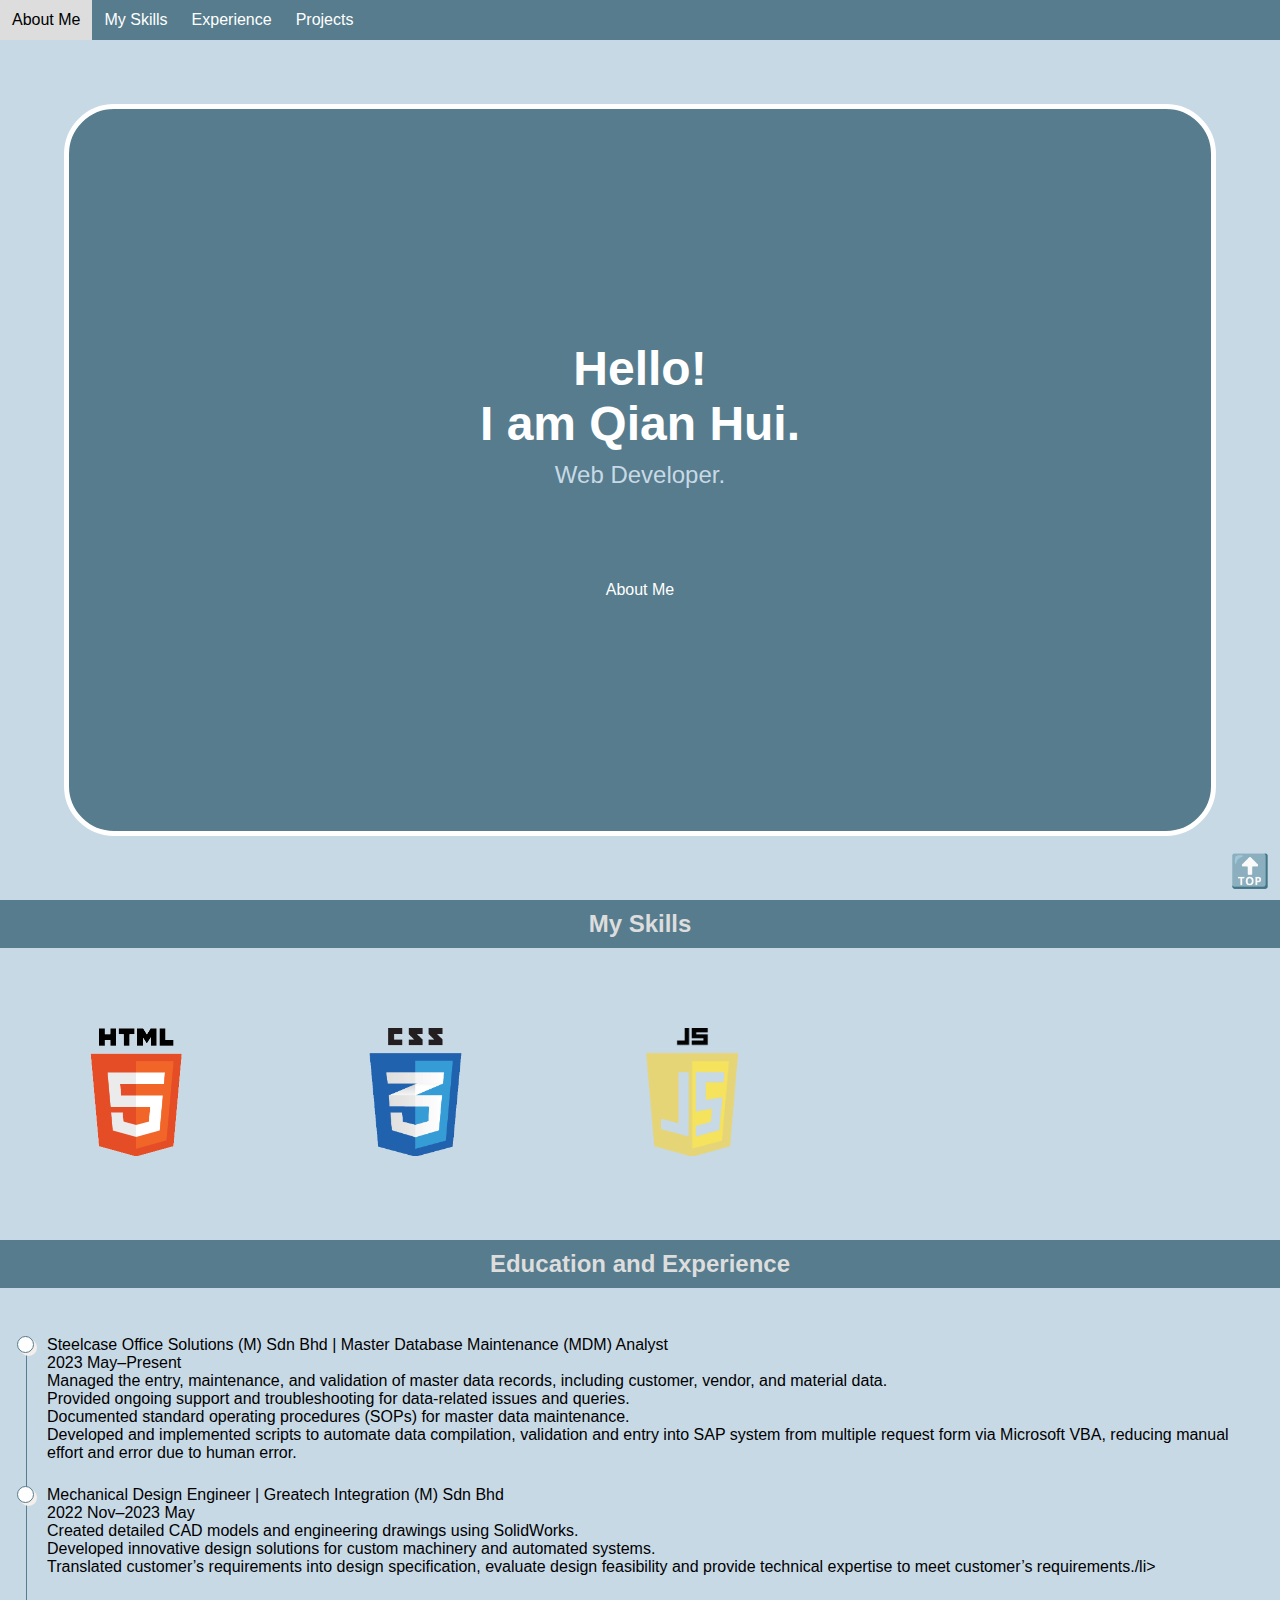
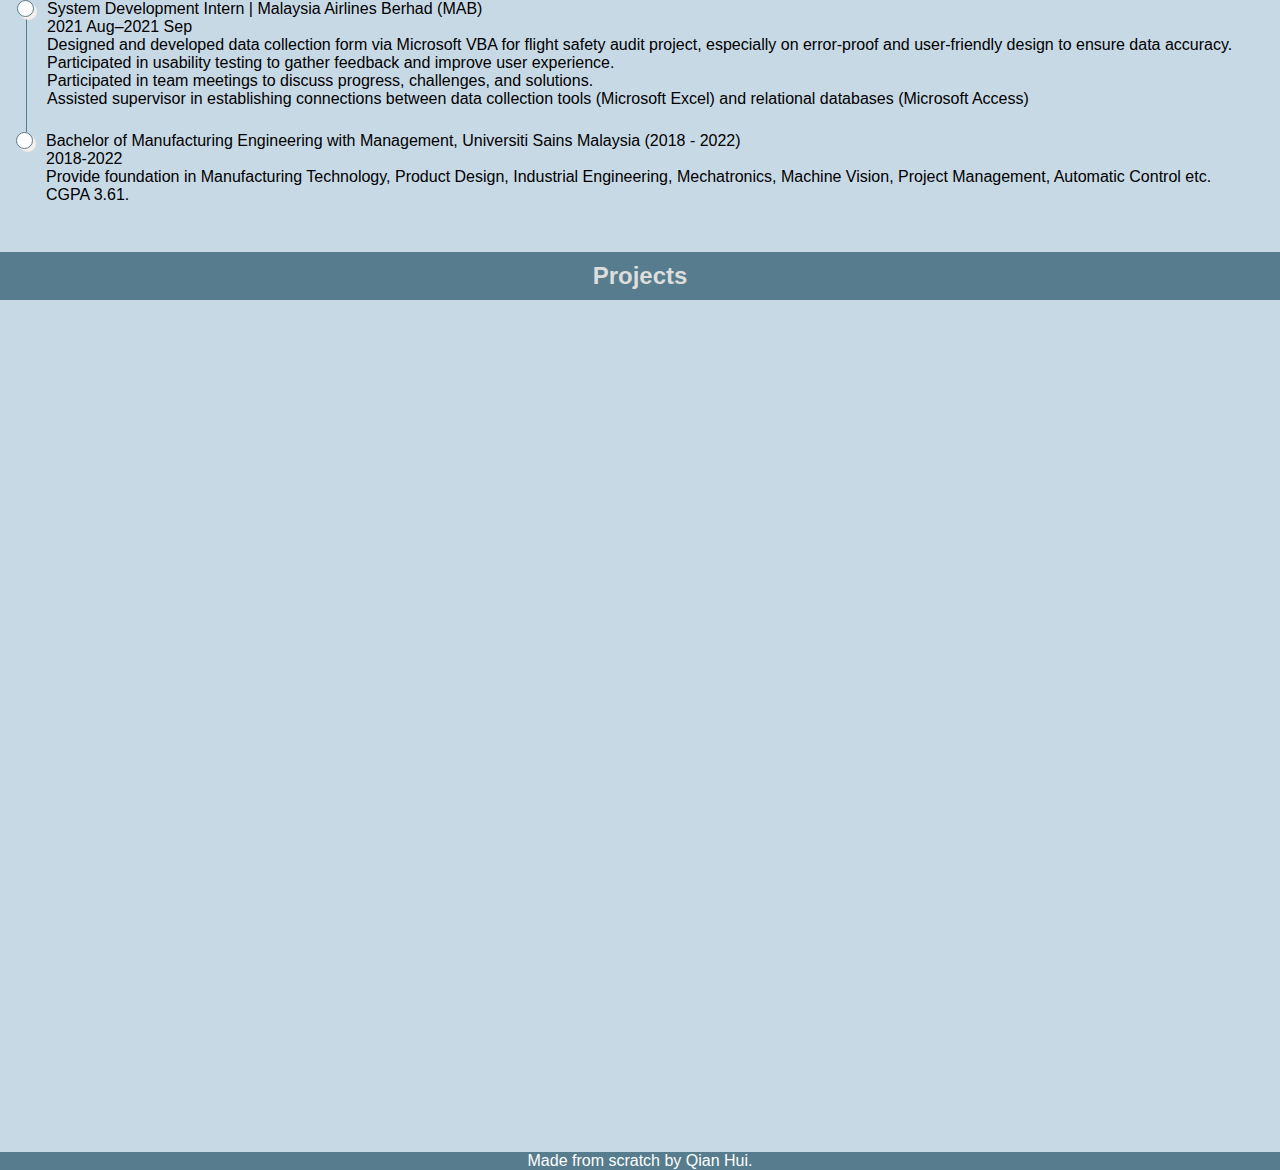
==== index.html @ 00f9b582 "Update Time line" ====
<!DOCTYPE html>
<html lang="en">

<head>
  <meta charset="UTF-8" name="viewport" content="width=device-width,initial-scale=1.0">
  <title>Zen Yee | Portfolio</title>
  <link rel="stylesheet" href="./style.css">
</head>

<body>
  <div class="section"> 

    <!--Navigation Bar
    Only icon hidden in large screen but shown in small screen. 
    Using Javascript to toggle class "responsive". 
    -->
    <div class="navTop" id=topnav>
      <a class="navButton active">About Me</a>
      <a class="navButton" href="#My-Skills">My Skills</a>
      <a class="navButton" href="#Experience">Experience</a>
      <a class="navButton" href="#Project">Projects</a>
      <a class="icon hidden"><img class="navIcon hidden" src="./Assets/menu.png"></a>
    </div>

    <!--About Me
    Flip card on click.
    BackCard with details ABOUT ME description will shown on click    
    -->
    <div class="aboutMe">
      <div id="aboutMe-container"> 
        <div class="frontCard aboutMeCard fadeIn">
          <h1>Hello! <br> I am Qian Hui.</h1>
          <p>Web Developer.</p>
        </div>

        <div class="backCard aboutMeCard fadeIn hidden">
          <p>
              I am a self-taught developer searching for opportunity to leverage my skills in real 
              industry environment. My technical skills include HTML5, CSS3, Javascript, Bootstrap 
              and JQuery, and I am activaly learning on back-end technologies such as Node.Js and 
              Express.Js. 
              <br>
              <br>
              I am looking for opportunities to work and colaborate. Feel free to contact me via the link below:
          </p>
          <div class="contact-container">
            <img src="./Assets/github logo.png"> <!--placeholder to add link-->
            <img src="./Assets/linkedin logo.png"> <!--placeholder to add link-->
            <img src="./Assets/mail_icon.png"> <!--placeholder to add link-->
          </div>
          
        </div>

        <btn class="btn-aboutMe">About Me</btn>

      </div>
    </div>
  </div>

  <div class="section" id="My-Skills">
    <div class="secHeader">
      <h2>My Skills</h2><!--Placeholder for more skills:Nodejs/react/SQL/photoshop etc-->
    </div>
    
    <div id="skills-container" class="sliding">
      <img class="skills-logo" src="./Assets/html_logo.png">
      <img class="skills-logo" src="./Assets/css_logo.png">
      <img class="skills-logo" src="./Assets/JS_logo.png">
    </div>
  </div>

  <div class="section" id="Experience">

    <div class="secHeader">
      <h2>Education and Experience</h2>
    </div>

    <div class="timeline-container">

        <ul class="timeline-card">

          <!--First-->
          <li>
            <div class="position">Steelcase Office Solutions (M) Sdn Bhd |  Master Database Maintenance (MDM) Analyst</div>
              <p>2023 May–Present</p>
              <ul>
                <li>Managed the entry, maintenance, and validation of master data records, including customer, vendor, and material data.</li>
                <li>Provided ongoing support and troubleshooting for data-related issues and queries.</li>
                <li>Documented standard operating procedures (SOPs) for master data maintenance.</li>
                <li>Developed and implemented scripts to automate data compilation, validation and entry into SAP system from multiple request form via Microsoft VBA, reducing manual effort and error due to human error.</li>
              </ul>
          </li>

          <!--Second-->
          <li>
            <div class="position">Mechanical Design Engineer | Greatech Integration (M) Sdn Bhd</div>
              <p>2022 Nov–2023 May</p>
              <ul>
                <li>Created detailed CAD models and engineering drawings using SolidWorks. </li>
                <li>Developed innovative design solutions for custom machinery and automated systems.</li>
                <li>Translated customer’s requirements into design specification, evaluate design feasibility and provide technical expertise to meet customer’s requirements./li>
              </ul>
          </li>

          <!--Third-->
          <li>
            <div class="position">System Development Intern | Malaysia Airlines Berhad (MAB)</div>
              <p>2021 Aug–2021 Sep</p>
              <ul>
                <li>Designed and developed data collection form via Microsoft VBA for flight safety audit project, especially on error-proof and user-friendly design to ensure data accuracy.</li>
                <li>Participated in usability testing to gather feedback and improve user experience. </li>
                <li>Participated in team meetings to discuss progress, challenges, and solutions.</li>
                <li>Assisted supervisor in establishing connections between data collection tools (Microsoft Excel) and relational databases (Microsoft Access)</li>
              </ul>
          </li>

          <!--Forth-->
          <li>
            <div class="position">Bachelor of Manufacturing Engineering with Management, Universiti Sains Malaysia (2018 - 2022)</div>
              <p>2018-2022</p>
              <ul>
                <li>Provide foundation in Manufacturing Technology, Product Design, Industrial Engineering, Mechatronics, Machine Vision, Project Management, Automatic Control etc.</li>
                <li>CGPA 3.61.</li>
              </ul>
          </li>

        </ul>
    </div> 

  <div class="section" id="Project">
    <div class="secHeader">
      <h2>Projects</h2>
    </div>
  </div>

  <a id="BackTop" href="#topnav">&#128285;</a>

  <footer>
    <div>
      <div><p>Made from scratch by Qian Hui.</p></div>
      <div class="hidden">
        <h2>Contact Me</h2>
        
      </div>
    </div>

  </footer>
    
  <script  src="./index.js"></script>

</body>
---- style.css ----
/* || GENERAL STYLES - Set same size/font for easier customize|| */
*{
    padding: 0; 
    margin: 0;
    font-family:sans-serif;
    box-sizing:border-box;
}

.section{
    height: 100vh; 
    overflow: hidden;
    background-color: #c8d9e6;
}

.hidden{ /*class added for anything that need to be hide*/
    display: none;
}

.secHeader{
    background-color: #567c8d;
    height: 3em;
    width: 100%;
    display: flex;
    justify-content: center;
    align-items: center;
}

.secHeader>h2{
    color:#ddd;
    margin:0;
}


/* || NAVIGATION BAR || */
.navTop{
    background-color: #567c8d;
    height: 40px;
    width: 100%;
    font-size: 1em;
}

.navTop a {
    float: left;
    text-align: center;
    text-decoration: none; /*remove hyperlink underline*/
    height:100%;
    padding:11px 12px 0px 12px;
    background-color:#567c8d;
    color: white;
    display: block;
}

.navTop a:hover {
    background-color: #ddd;
    color: black;
}

  
/* || ABOUT ME || */
.aboutMe{
    height:calc(100% - 40px);
    width: 100%;
    padding: 5%;
}

#aboutMe-container{
    padding: 10%;
    height: 100%;
    border-radius: 50px;
    border: 5px solid white;
    background-color: #567c8d;
    display: flex;
    flex-direction: column;
    justify-content: center;
    text-align: center;
    align-items: center;

}


/*front card*/
.frontCard>h1{
    font-size: 3em;
    color: white;
} 

.frontCard>p{
    margin-top: 10px;
    font-size: 1.5em;
    color: #c8d9e6;
}

/*back card*/
.backCard{
    font-size: 0.7em;
    color: white;
}

/*About Me button*/
.btn-aboutMe{
    color: white;
    margin-top: 10%;
}

.contact-container{
    margin: 1em;
    display: flex;
    justify-content: space-around;
}

.contact-container>img{
    width: 4em;
}

.backCard>p{
    font-size: 1.5em;
    color: #c8d9e6;
}

/* || MY SKILLS || */
#My-Skills{
    height: auto;
}

.skills-logo{
    height: 8em;
    margin: 8%;
}

#skills-container{
    width: 1000px;
    white-space: nowrap;
}

/* || WORK EXPERIENCES || */
#Experience{
    height: auto;
}

#Experience>ul, li{
    list-style: none;
    padding: 0;
  }

.timeline-container{
    display: flex;
    justify-content: center;
    align-items: center;
    padding: 3rem 1rem;
}

.timeline-card{
    border-radius: 12px;
    position: relative;
}

.timeline-card>li{
    padding-bottom: 1.5rem;
    border-left: 1px solid #567c8d;
    position: relative;
    padding-left: 20px;
    margin-left: 10px;
  
    &:last-child{
      border: 0px;
      padding-bottom: 0;
    }
  
    &:before{
      content: '';
      width: 15px;
      height: 15px;
      background: white;
      border: 1px solid #567c8d;
      box-shadow: 3px 3px 0px #f5efeb5e;
      box-shadow: 3px 3px 0px #f5efeb;
      border-radius: 50%;
      position: absolute;
      left: -10px;
      top: 0px;
    }
  }


/* || PROJECTS || */


/* || FOOTER || */
footer{   
    background-color:#567c8d;
    color: white;
    height: auto;
    display: flex;
    align-items: center;
    justify-content: center;
}

/*Back to top*/
#BackTop{
    position: fixed;
    bottom: 10px;
    right: 10px;
    font-size:2em;
    text-decoration: none; /*remove hyperlink underline*/
    border-radius: 0.5em;
}


/* || SMALL SCREEN || */
@media screen and (max-width:700px){

/* || NAVIGATION BAR || */
    .navTop a:not(:last-child) {
        display: none;
    }

    .navIcon{
        height: 1em;
        display: block;
   } 

   .navTop a:last-child{
        display: block;
        float: right;
    }

    .navTop.responsive {position: relative;}

    .navTop.responsive a.icon {
      position: absolute;
      background-color: #567c8d;
      right: 0;
      top: 0;
    }
    .navTop.responsive a {
      float: none;
      display: block;
      text-align: left;
      background-color: #f5efeb;
      color: #567c8d;
    }

    .navTop.responsive a:hover,.navTop.responsive>.active{
        background-color: #567c8d;
        color: white;
    }
}
/*Animation*/

/*Fade In Animation for text*/ 
.fadeIn{
    animation: fadeInAnimation ease 1s;
    animation-iteration-count: 1;
    animation-fill-mode: forwards;
}

@keyframes fadeInAnimation {
    0% {opacity: 0;}
    100% {opacity: 1;}
}


.sliding{
    animation: slidingAnimation linear 7s;
    animation-iteration-count:infinite;
}

@keyframes slidingAnimation{
    0%{transform: translate(-100%)}
    100%{transform: translate(100%);}
}
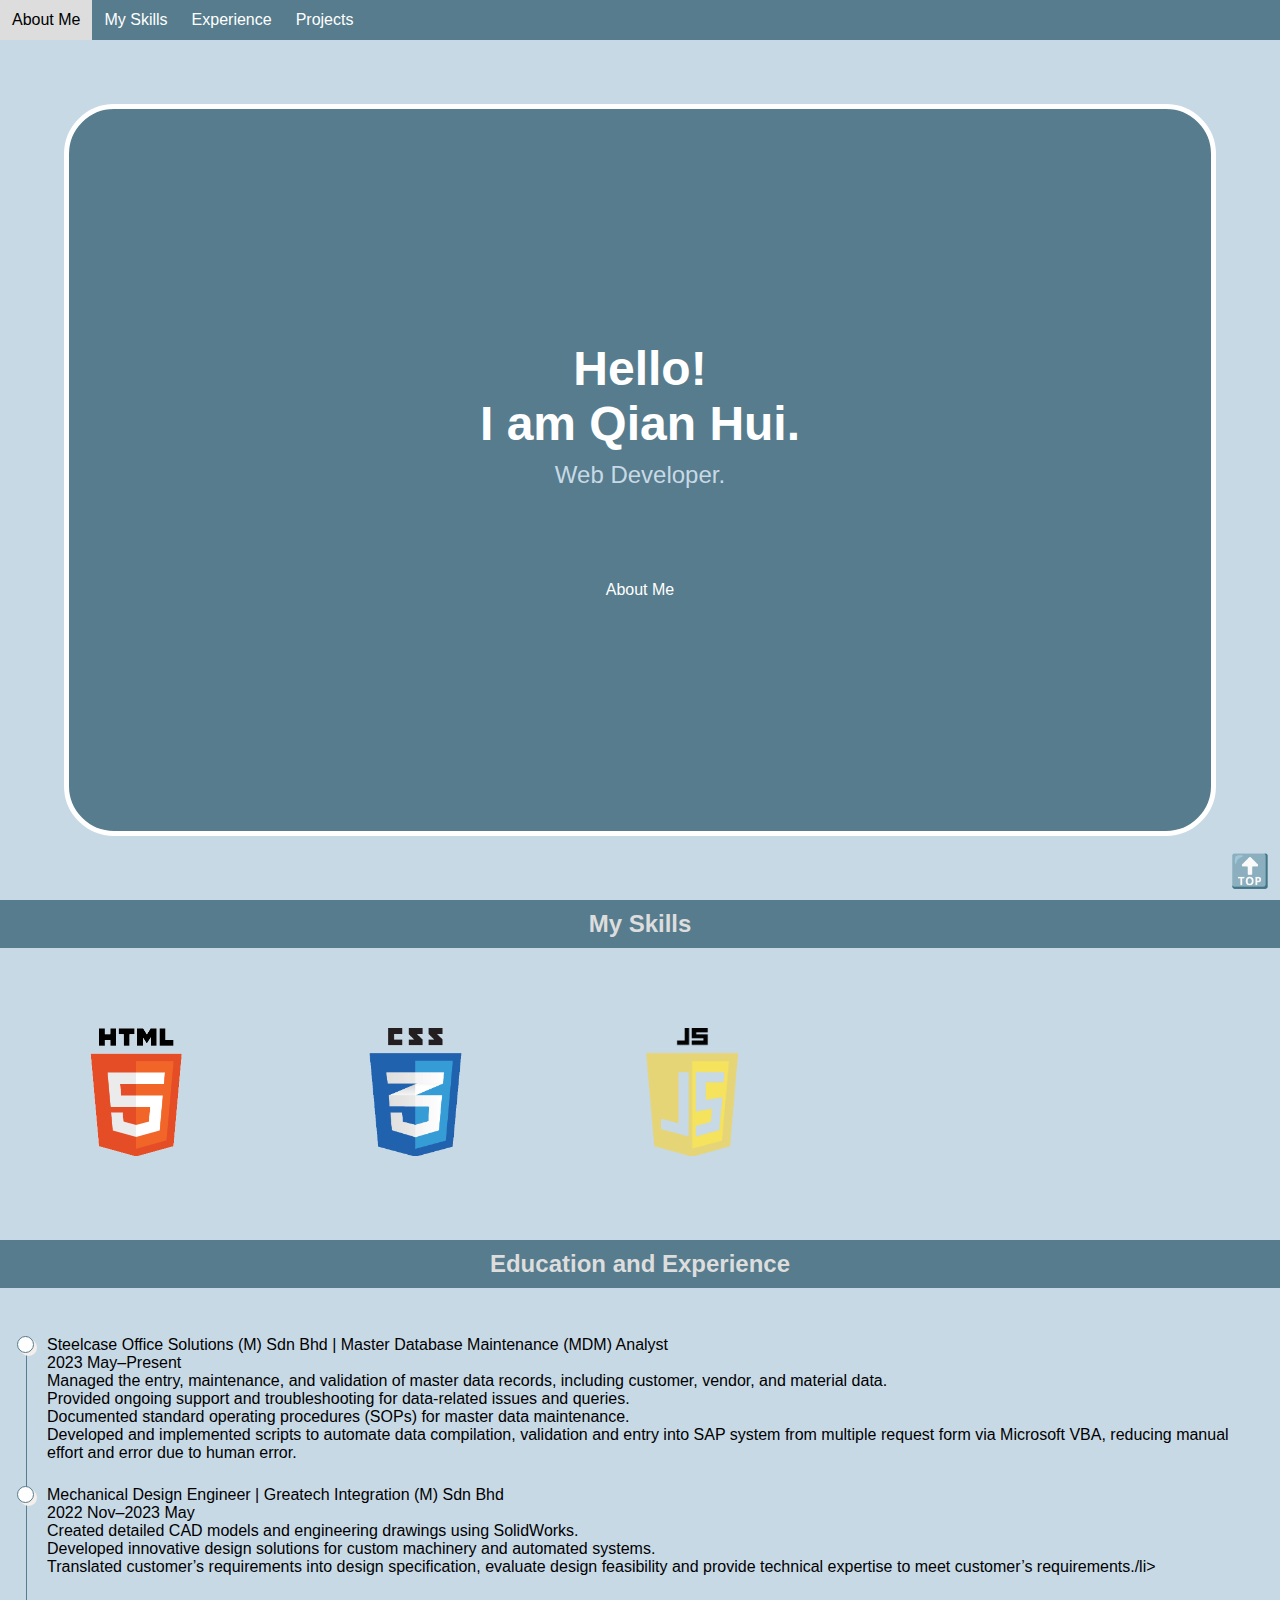
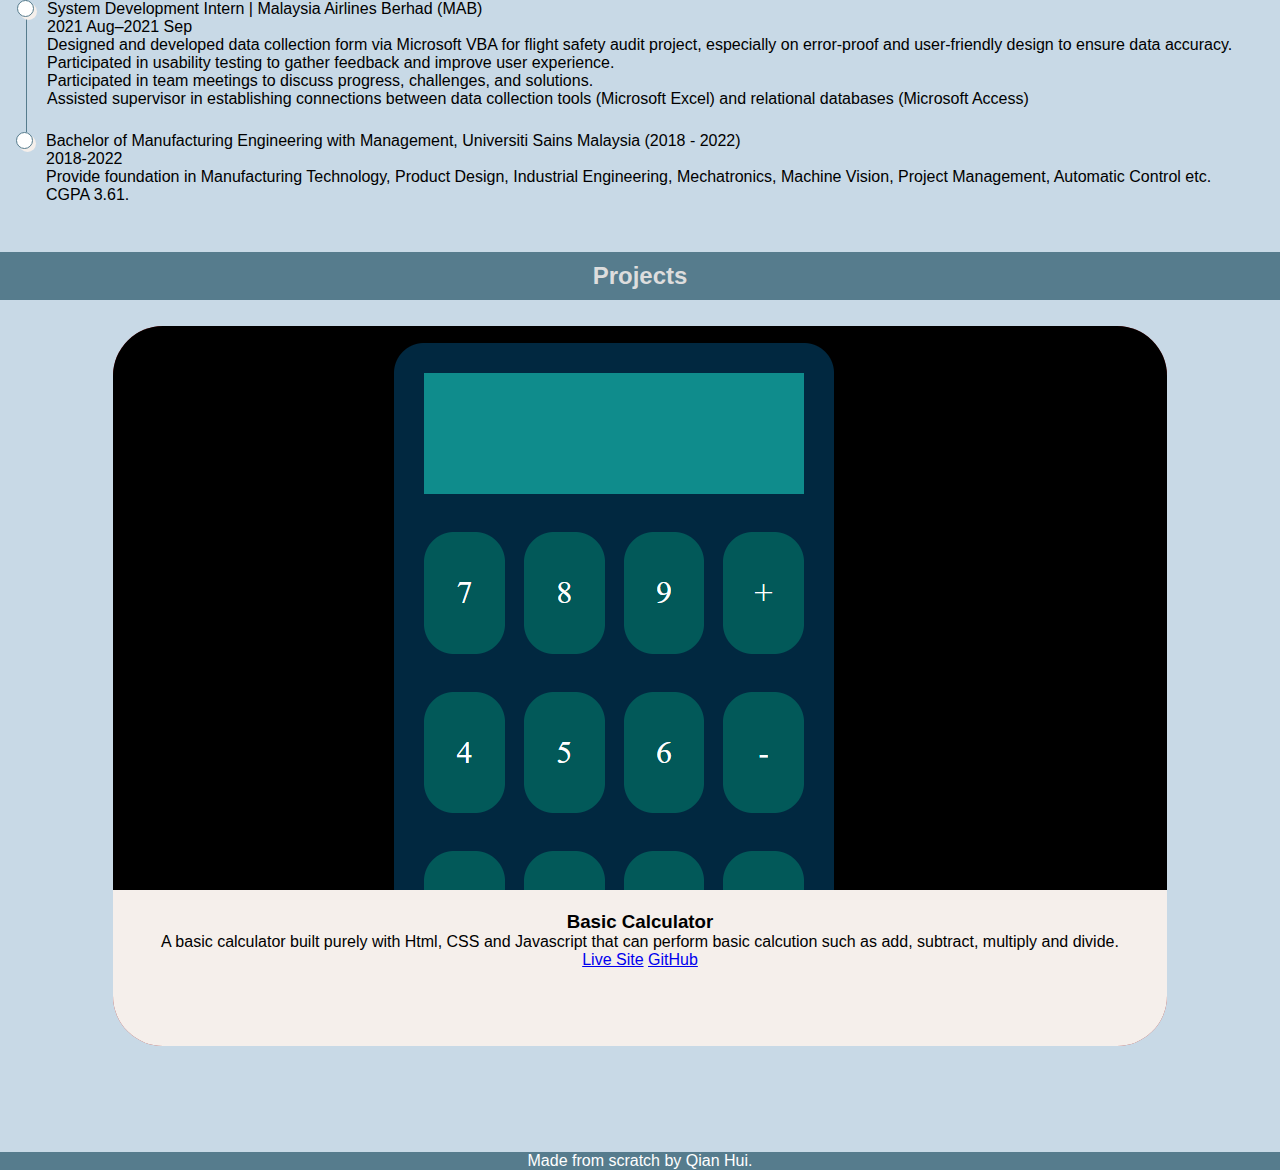
==== commit 07c9bfbf: "Update Project section" ====
--- a/index.html
+++ b/index.html
@@ -131,6 +131,18 @@
     <div class="secHeader">
       <h2>Projects</h2>
     </div>
+
+    <div class="slide-container">
+      <div class="slide">
+        <div class="slideimg"><img src="./Project/Basic Calculator/BasicCalculator.png"></div>
+        <div class="slideDescription">
+            <h3>Basic Calculator</h3>
+            <P>A basic calculator built purely with Html, CSS and Javascript that can perform basic calcution such as add, subtract, multiply and divide. </P>
+            <a href="./Project/Basic Calculator/index.html">Live Site</a> <a href="https://github.com/Zen-Yee/Zen_Portfolio/tree/main/Project/Basic%20Calculator">GitHub</a>
+        </div>
+      </div>
+    </div>
+
   </div>
 
   <a id="BackTop" href="#topnav">&#128285;</a>
--- a/style.css
+++ b/style.css
@@ -183,6 +183,38 @@
 
 
 /* || PROJECTS || */
+.slide-container{
+    width: 100%;
+    height: 100%;
+    display: flex;
+    justify-content: center;
+    overflow: hidden;
+}
+
+.slide{
+    margin:2% 5%;
+    background-color: brown;
+    display: flex;
+    flex-direction: column;
+    height: 80%;
+    overflow: hidden;
+    border-radius: 50px;
+}
+
+.slideimg{
+    overflow: hidden;
+}
+
+.slideimg>img{
+    overflow: hidden;
+}
+
+.slideDescription{
+    height: 30%;
+    background-color:#f5efeb;
+    padding: 2%;
+    text-align: center;
+}
 
 
 /* || FOOTER || */
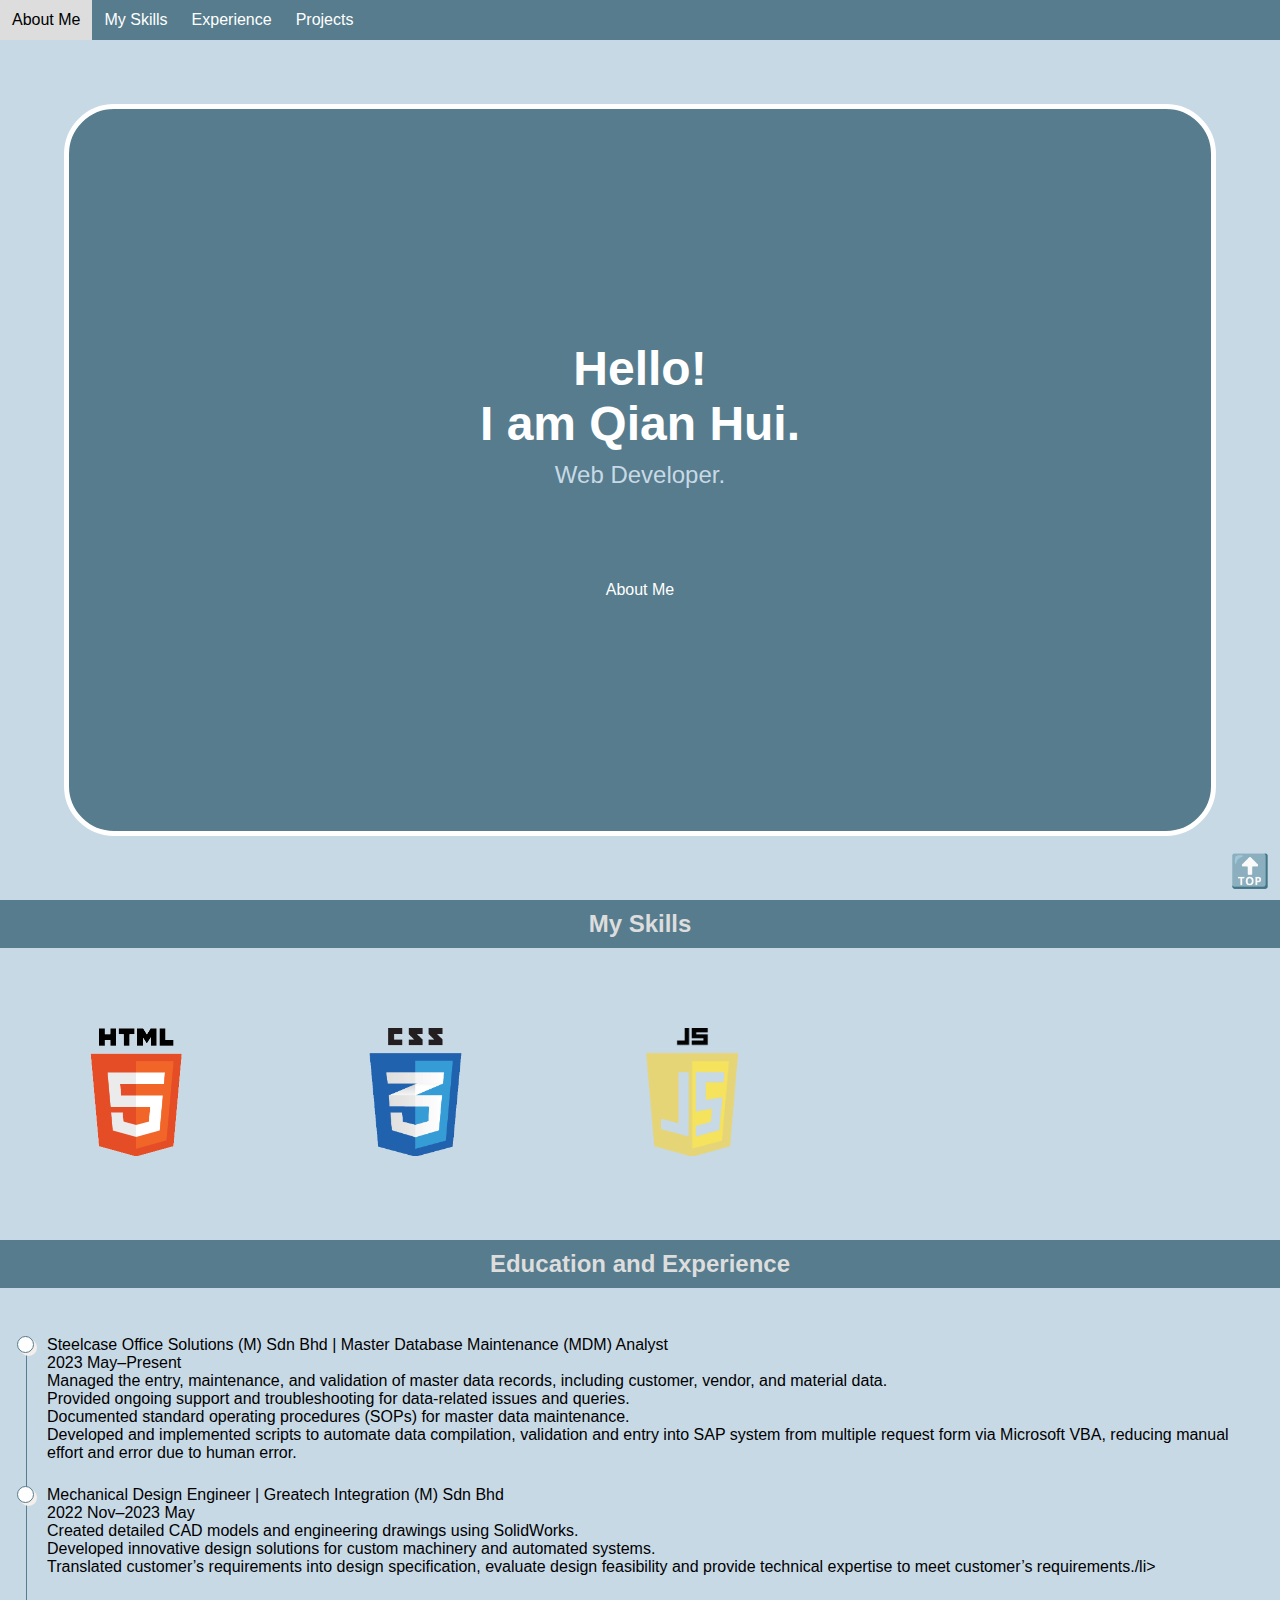
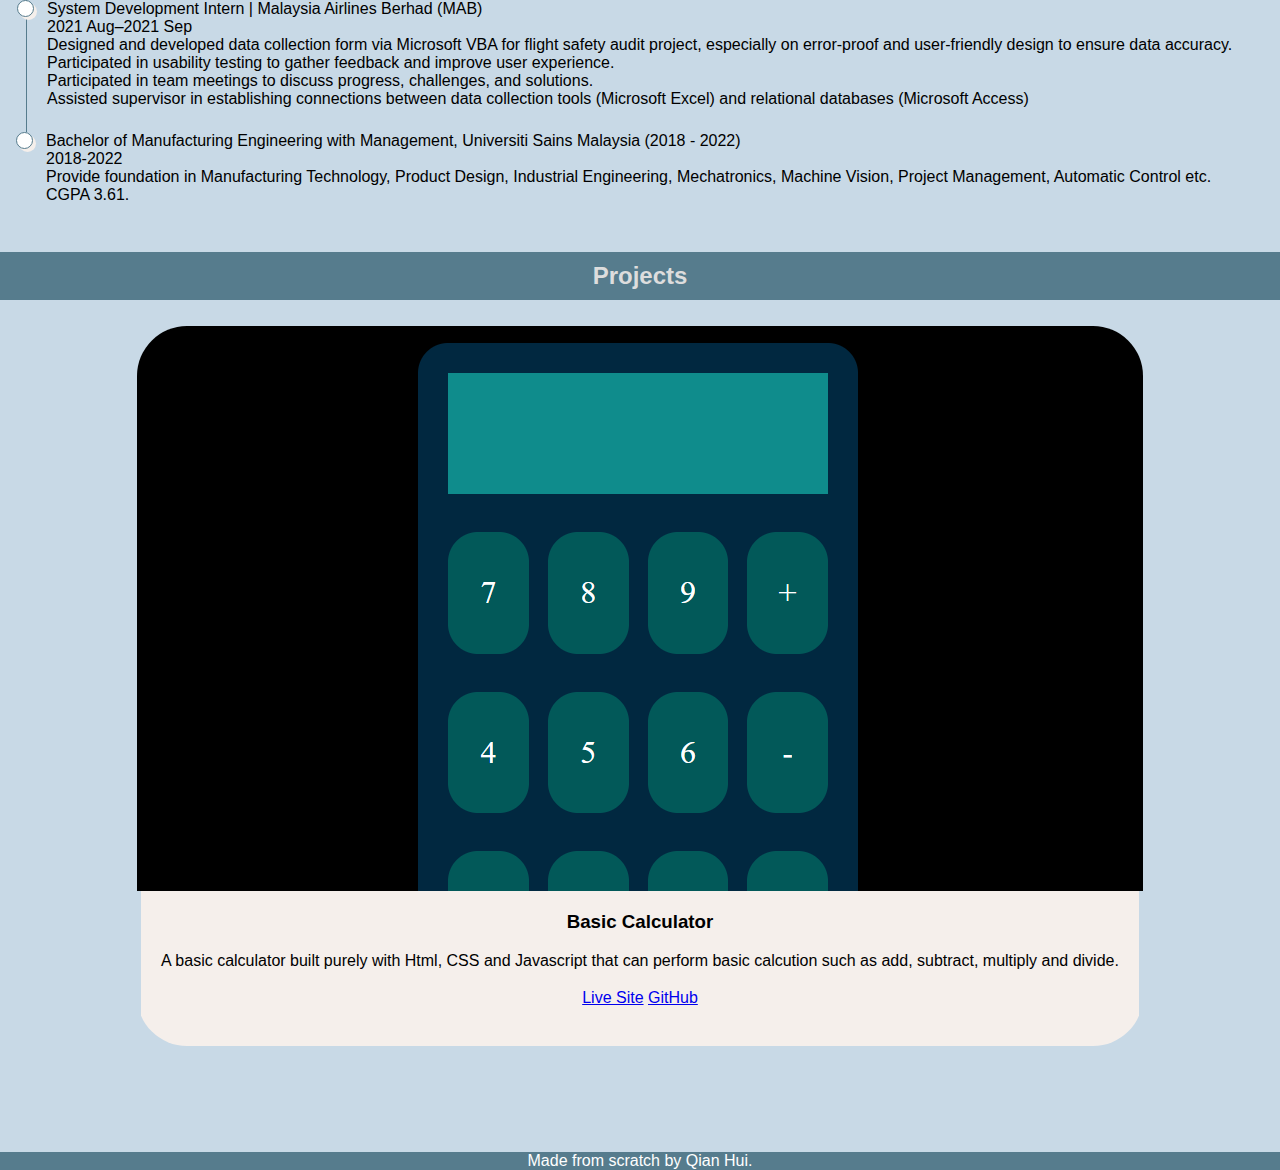
==== commit 7f8e9e70: "update css" ====
--- a/index.html
+++ b/index.html
@@ -44,9 +44,9 @@
               I am looking for opportunities to work and colaborate. Feel free to contact me via the link below:
           </p>
           <div class="contact-container">
-            <img src="./Assets/github logo.png"> <!--placeholder to add link-->
-            <img src="./Assets/linkedin logo.png"> <!--placeholder to add link-->
-            <img src="./Assets/mail_icon.png"> <!--placeholder to add link-->
+            <a href="https://github.com/Zen-Yee"><img src="./Assets/github logo.png"></a>
+            <a href="www.linkedin.com/in/qian-hui-yee-66a394205"><img src="./Assets/linkedin logo.png"></a> 
+            <!--<img src="./Assets/mail_icon.png"> -->
           </div>
           
         </div>
@@ -141,6 +141,9 @@
             <a href="./Project/Basic Calculator/index.html">Live Site</a> <a href="https://github.com/Zen-Yee/Zen_Portfolio/tree/main/Project/Basic%20Calculator">GitHub</a>
         </div>
       </div>
+
+  
+
     </div>
 
   </div>
--- a/style.css
+++ b/style.css
@@ -108,7 +108,7 @@
     justify-content: space-around;
 }
 
-.contact-container>img{
+.contact-container>a>img{
     width: 4em;
 }
 
@@ -193,12 +193,13 @@
 
 .slide{
     margin:2% 5%;
-    background-color: brown;
+    height: 80%;
+    border-radius: 50px;
+    overflow: hidden;
     display: flex;
     flex-direction: column;
-    height: 80%;
-    overflow: hidden;
-    border-radius: 50px;
+    justify-content: center;
+    align-items: center;
 }
 
 .slideimg{
@@ -214,6 +215,10 @@
     background-color:#f5efeb;
     padding: 2%;
     text-align: center;
+}
+
+.slideDescription>*{
+    margin-bottom: 2%;
 }
 
 
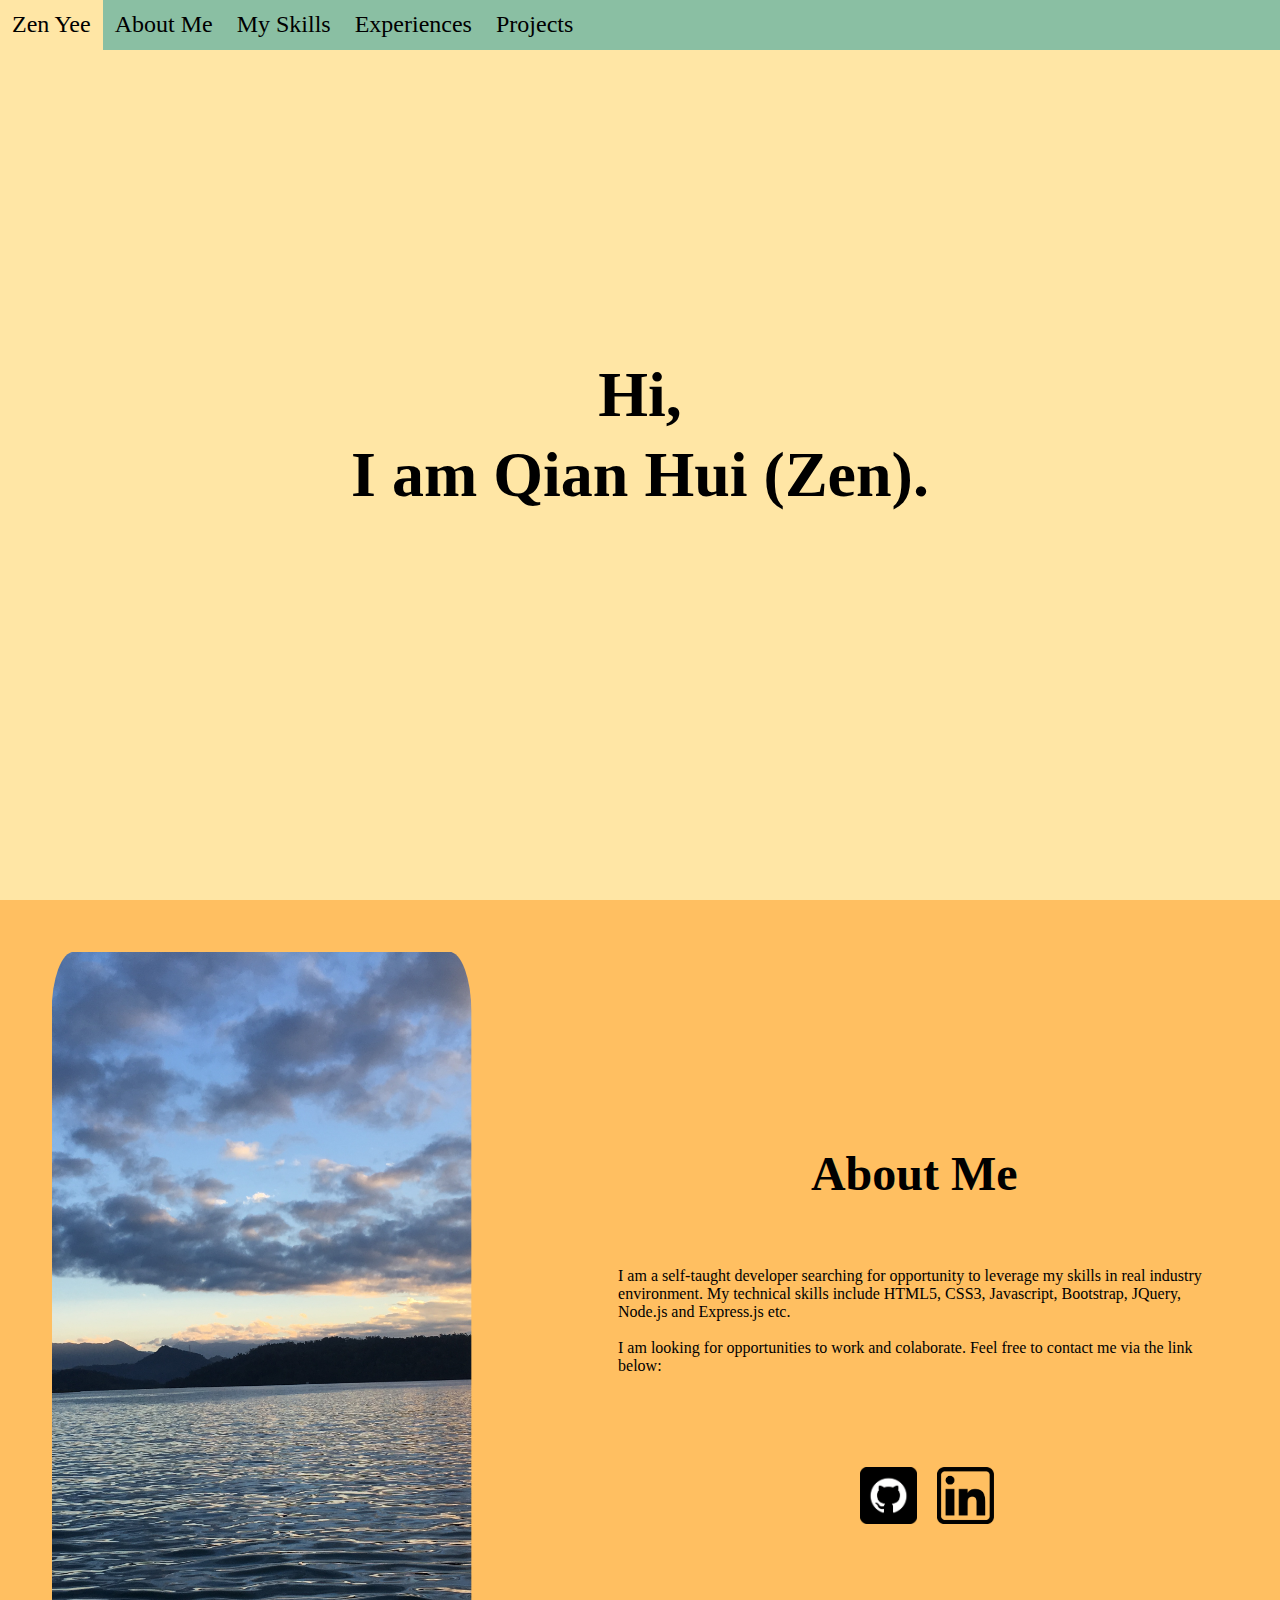
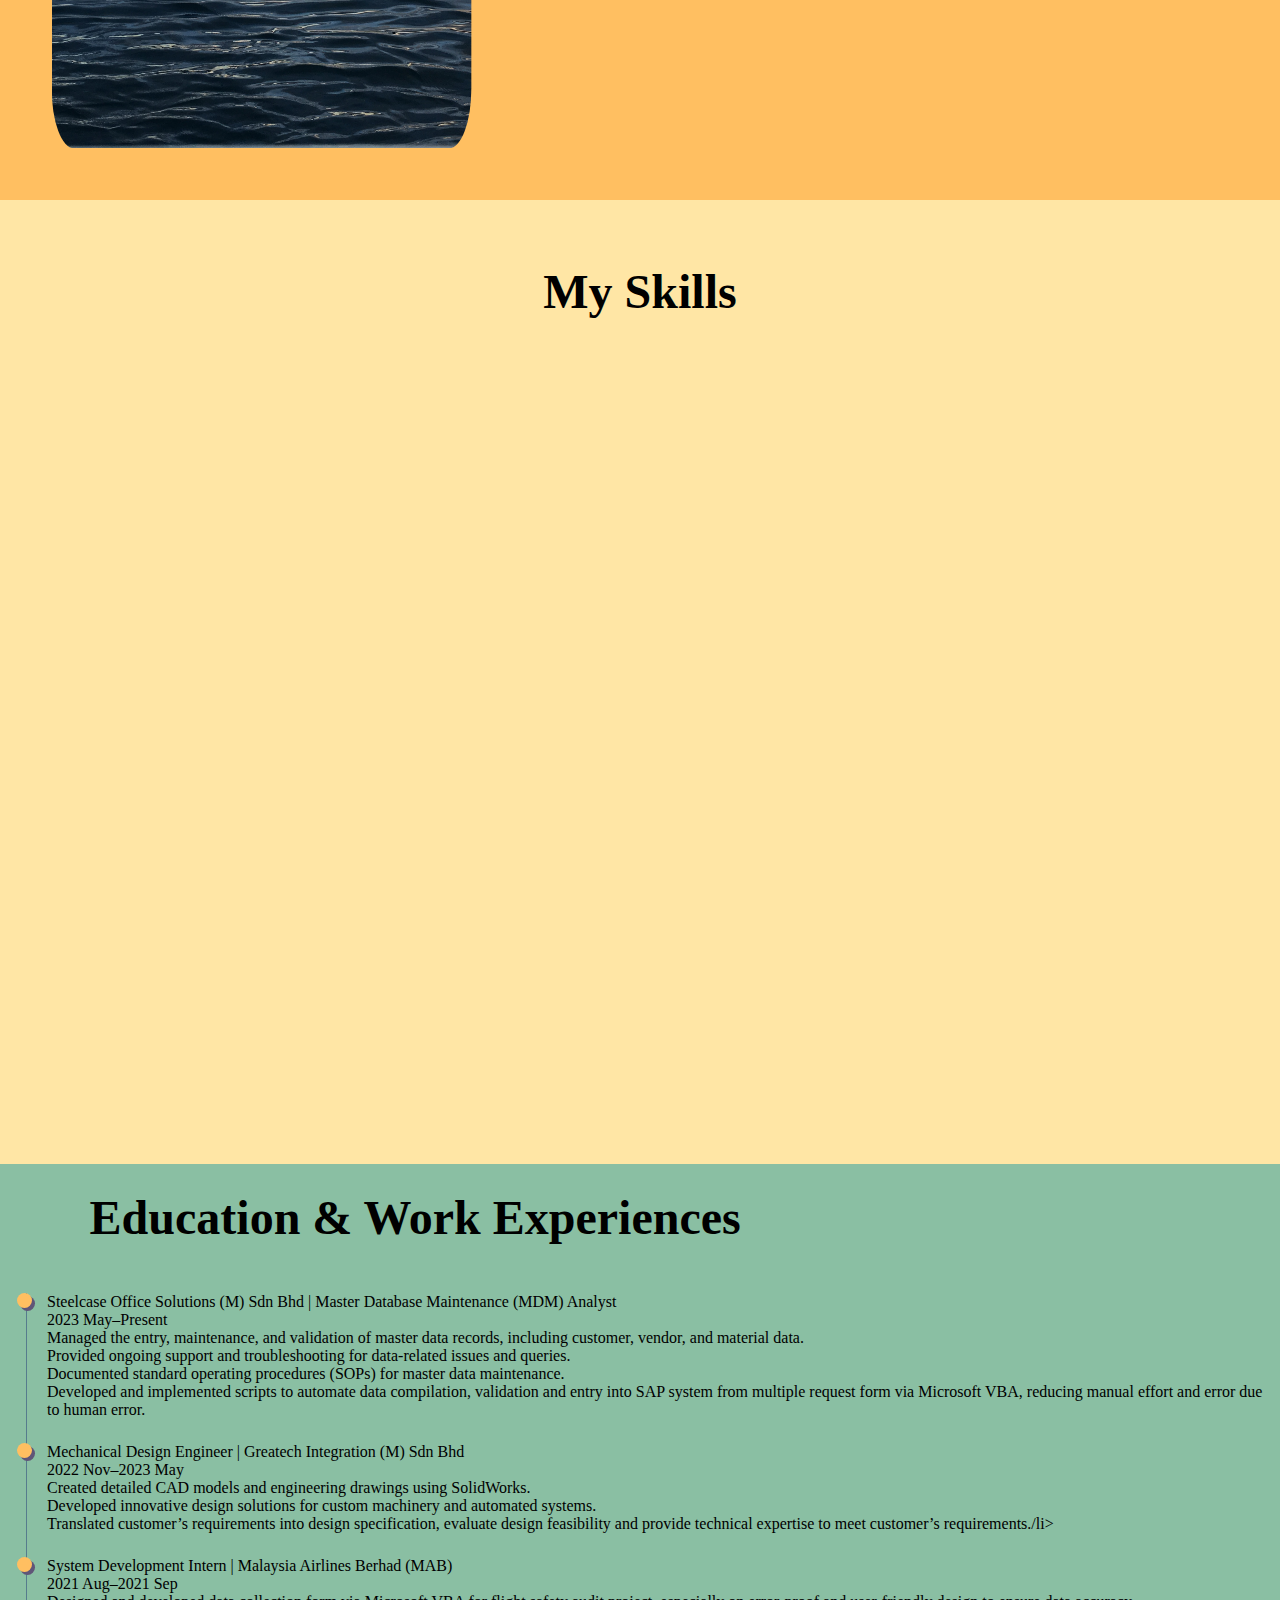
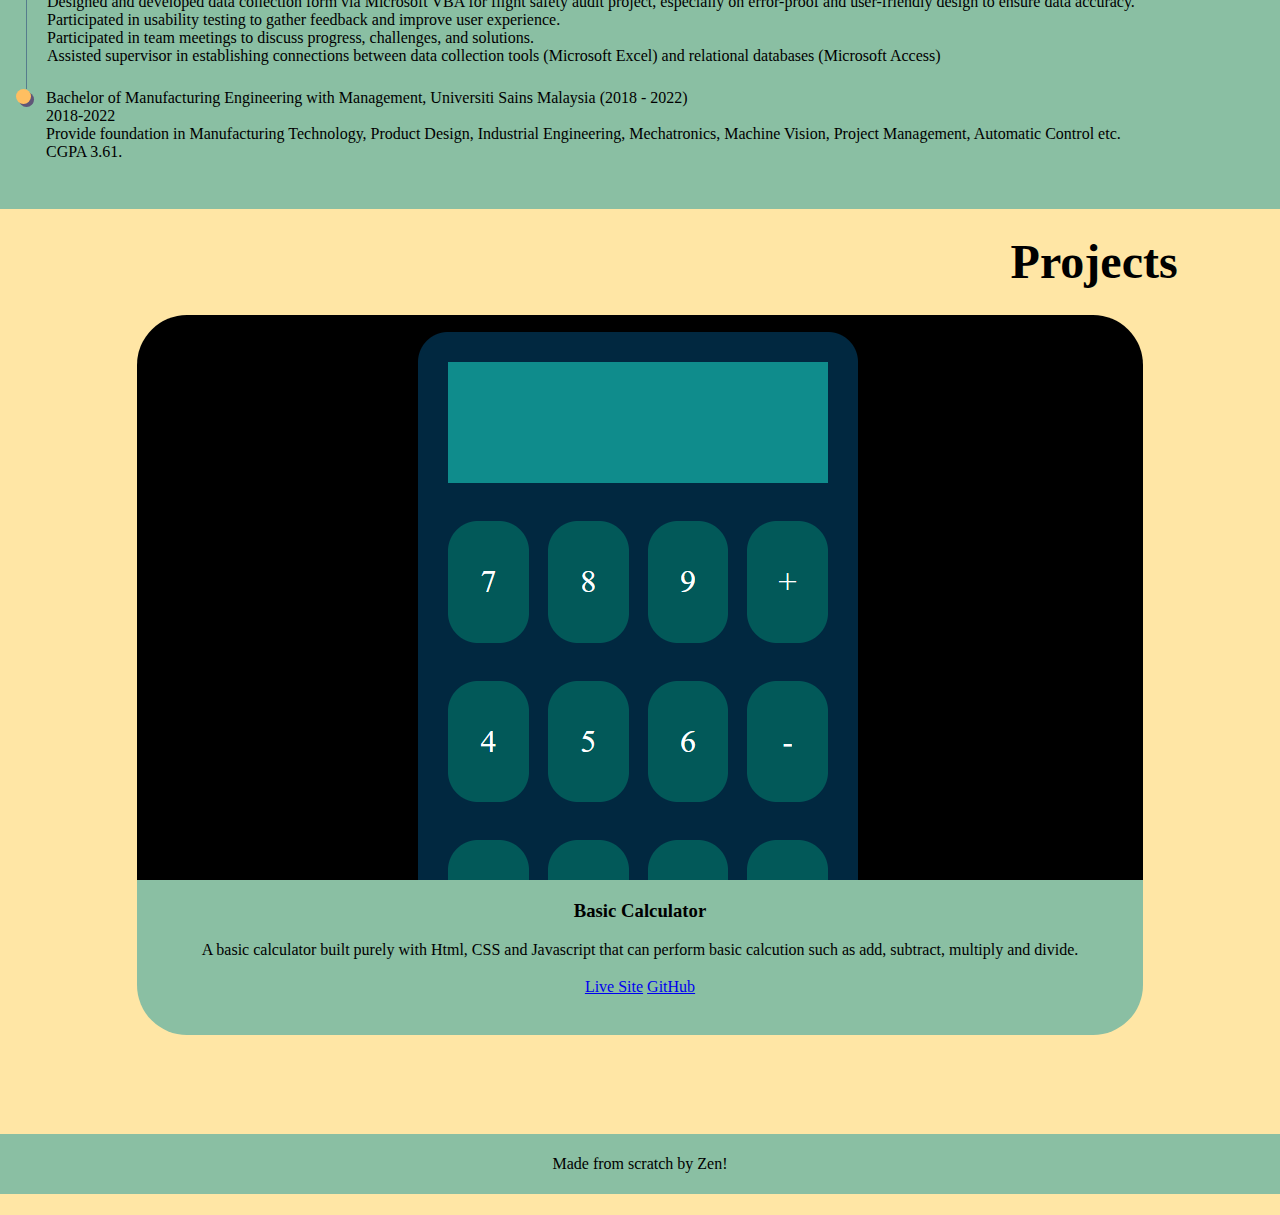
==== commit 45d7ea00: "Add files via upload" ====
--- a/index.html
+++ b/index.html
@@ -1,166 +1,166 @@
-<!DOCTYPE html>
-<html lang="en">
-
-<head>
-  <meta charset="UTF-8" name="viewport" content="width=device-width,initial-scale=1.0">
-  <title>Zen Yee | Portfolio</title>
-  <link rel="stylesheet" href="./style.css">
-</head>
-
-<body>
-  <div class="section"> 
-
-    <!--Navigation Bar
-    Only icon hidden in large screen but shown in small screen. 
-    Using Javascript to toggle class "responsive". 
-    -->
-    <div class="navTop" id=topnav>
-      <a class="navButton active">About Me</a>
-      <a class="navButton" href="#My-Skills">My Skills</a>
-      <a class="navButton" href="#Experience">Experience</a>
-      <a class="navButton" href="#Project">Projects</a>
-      <a class="icon hidden"><img class="navIcon hidden" src="./Assets/menu.png"></a>
-    </div>
-
-    <!--About Me
-    Flip card on click.
-    BackCard with details ABOUT ME description will shown on click    
-    -->
-    <div class="aboutMe">
-      <div id="aboutMe-container"> 
-        <div class="frontCard aboutMeCard fadeIn">
-          <h1>Hello! <br> I am Qian Hui.</h1>
-          <p>Web Developer.</p>
-        </div>
-
-        <div class="backCard aboutMeCard fadeIn hidden">
-          <p>
-              I am a self-taught developer searching for opportunity to leverage my skills in real 
-              industry environment. My technical skills include HTML5, CSS3, Javascript, Bootstrap 
-              and JQuery, and I am activaly learning on back-end technologies such as Node.Js and 
-              Express.Js. 
-              <br>
-              <br>
-              I am looking for opportunities to work and colaborate. Feel free to contact me via the link below:
-          </p>
-          <div class="contact-container">
-            <a href="https://github.com/Zen-Yee"><img src="./Assets/github logo.png"></a>
-            <a href="www.linkedin.com/in/qian-hui-yee-66a394205"><img src="./Assets/linkedin logo.png"></a> 
-            <!--<img src="./Assets/mail_icon.png"> -->
-          </div>
-          
-        </div>
-
-        <btn class="btn-aboutMe">About Me</btn>
-
-      </div>
-    </div>
-  </div>
-
-  <div class="section" id="My-Skills">
-    <div class="secHeader">
-      <h2>My Skills</h2><!--Placeholder for more skills:Nodejs/react/SQL/photoshop etc-->
-    </div>
-    
-    <div id="skills-container" class="sliding">
-      <img class="skills-logo" src="./Assets/html_logo.png">
-      <img class="skills-logo" src="./Assets/css_logo.png">
-      <img class="skills-logo" src="./Assets/JS_logo.png">
-    </div>
-  </div>
-
-  <div class="section" id="Experience">
-
-    <div class="secHeader">
-      <h2>Education and Experience</h2>
-    </div>
-
-    <div class="timeline-container">
-
-        <ul class="timeline-card">
-
-          <!--First-->
-          <li>
-            <div class="position">Steelcase Office Solutions (M) Sdn Bhd |  Master Database Maintenance (MDM) Analyst</div>
-              <p>2023 May–Present</p>
-              <ul>
-                <li>Managed the entry, maintenance, and validation of master data records, including customer, vendor, and material data.</li>
-                <li>Provided ongoing support and troubleshooting for data-related issues and queries.</li>
-                <li>Documented standard operating procedures (SOPs) for master data maintenance.</li>
-                <li>Developed and implemented scripts to automate data compilation, validation and entry into SAP system from multiple request form via Microsoft VBA, reducing manual effort and error due to human error.</li>
-              </ul>
-          </li>
-
-          <!--Second-->
-          <li>
-            <div class="position">Mechanical Design Engineer | Greatech Integration (M) Sdn Bhd</div>
-              <p>2022 Nov–2023 May</p>
-              <ul>
-                <li>Created detailed CAD models and engineering drawings using SolidWorks. </li>
-                <li>Developed innovative design solutions for custom machinery and automated systems.</li>
-                <li>Translated customer’s requirements into design specification, evaluate design feasibility and provide technical expertise to meet customer’s requirements./li>
-              </ul>
-          </li>
-
-          <!--Third-->
-          <li>
-            <div class="position">System Development Intern | Malaysia Airlines Berhad (MAB)</div>
-              <p>2021 Aug–2021 Sep</p>
-              <ul>
-                <li>Designed and developed data collection form via Microsoft VBA for flight safety audit project, especially on error-proof and user-friendly design to ensure data accuracy.</li>
-                <li>Participated in usability testing to gather feedback and improve user experience. </li>
-                <li>Participated in team meetings to discuss progress, challenges, and solutions.</li>
-                <li>Assisted supervisor in establishing connections between data collection tools (Microsoft Excel) and relational databases (Microsoft Access)</li>
-              </ul>
-          </li>
-
-          <!--Forth-->
-          <li>
-            <div class="position">Bachelor of Manufacturing Engineering with Management, Universiti Sains Malaysia (2018 - 2022)</div>
-              <p>2018-2022</p>
-              <ul>
-                <li>Provide foundation in Manufacturing Technology, Product Design, Industrial Engineering, Mechatronics, Machine Vision, Project Management, Automatic Control etc.</li>
-                <li>CGPA 3.61.</li>
-              </ul>
-          </li>
-
-        </ul>
-    </div> 
-
-  <div class="section" id="Project">
-    <div class="secHeader">
-      <h2>Projects</h2>
-    </div>
-
-    <div class="slide-container">
-      <div class="slide">
-        <div class="slideimg"><img src="./Project/Basic Calculator/BasicCalculator.png"></div>
-        <div class="slideDescription">
-            <h3>Basic Calculator</h3>
-            <P>A basic calculator built purely with Html, CSS and Javascript that can perform basic calcution such as add, subtract, multiply and divide. </P>
-            <a href="./Project/Basic Calculator/index.html">Live Site</a> <a href="https://github.com/Zen-Yee/Zen_Portfolio/tree/main/Project/Basic%20Calculator">GitHub</a>
-        </div>
-      </div>
-
-  
-
-    </div>
-
-  </div>
-
-  <a id="BackTop" href="#topnav">&#128285;</a>
-
-  <footer>
-    <div>
-      <div><p>Made from scratch by Qian Hui.</p></div>
-      <div class="hidden">
-        <h2>Contact Me</h2>
-        
-      </div>
-    </div>
-
-  </footer>
-    
-  <script  src="./index.js"></script>
-
-</body>+<!DOCTYPE html>
+<html lang="en">
+
+<head>
+  <meta charset="UTF-8" name="viewport" content="width=device-width,initial-scale=1.0">
+  <title>Zen Yee | Portfolio</title>
+  <link rel="stylesheet" href="./style.css">
+</head>
+
+<body class="back-yellow">
+  <!--Screen container-->
+  <div class="container"> 
+
+    <!--Navigation Bar-->
+    <div class="navTop back-green" id="topnav">
+      <a class="navButton active">Zen Yee</a>
+      <a class="navButton" href="#AboutMe">About Me</a>
+      <a class="navButton" href="#MySkills">My Skills</a>
+      <a class="navButton" href="#Experiences">Experiences</a>
+      <a class="navButton" href="#Project">Projects</a>
+      <a class="icon hidden"><img class="navIcon hidden" src="./Assets/menu.png"></a>
+    </div>
+
+    <!--Main Page-->
+    <section>
+      <div class="MainPage Tabs">
+          <h1 class="MainTitle">Hi,<br>I am Qian Hui (Zen).</h1>
+          <div class="MainText">
+            <p class="animate-AppearRight">Web Developer</p>
+            <div class="MainText-block back-purple animate-AppearLeft"></div>
+          </div>
+      </div>
+    </section>
+
+    <!--About Me-->
+    <section>
+      <div class="AboutMe back-orange Tabs">
+        <div class="AboutMe-Photo" id="AboutMe">
+            <img class="Me-Photo" src="./Assets/IMG_5099.JPG">
+            <!--Placeholder for img-->
+        </div>
+
+        <div class="AboutMe-Text">
+          <h1 class="AboutMe-Title sec-Title">About Me</h1>
+          <p>
+          I am a self-taught developer searching for opportunity to leverage my skills in real 
+          industry environment. My technical skills include HTML5, CSS3, Javascript, Bootstrap, 
+          JQuery, Node.js and Express.js etc.
+          <br>
+          <br>
+          I am looking for opportunities to work and colaborate. Feel free to contact me via the 
+          link below:
+          </p>
+        
+          <div class="AboutMe-Contact">
+            <a href="https://github.com/Zen-Yee"><img src="./Assets/github logo.png"></a>
+            <a href="www.linkedin.com/in/qian-hui-yee-66a394205"><img src="./Assets/linkedin logo.png"></a> 
+            <!--<img src="./Assets/mail_icon.png"> -->
+            <!--Download Resume Link-->
+          </div>
+
+        </div>
+      </div>
+    </section>
+
+    <!--My Skills-->
+    <section>
+      <div class="MySkills Tabs" id="MySkills">
+        <h1 class="Skill-Title sec-Title">My Skills</h1>
+        <div class="Skill-Container">
+          <img class="logo" src="./Assets/html_logo.png">
+          <img class="logo" src="./Assets/css_logo.png">
+          <img class="logo" src="./Assets/JS_logo.png">
+          <img class="logo" src="./Assets/Bootstrap_logo.png">
+          <img class="logo" src="./Assets/JQuery_logo.png">
+          <img class="logo" src="./Assets/Node_logo.png">
+          <img class="logo" src="./Assets/Express_logo.png">
+        </div>
+      </div>
+    </section>
+
+    <!--Experiences-->
+    <section>
+      <div class="Experiences Tabs back-green" id="Experiences">
+        <h1 class="Exp-Title sec-Title">Education & Work Experiences</h1>
+        <div class="timeline-container">
+
+          <ul class="timeline-card">
+  
+            <!--First-->
+            <li>
+              <div class="position">Steelcase Office Solutions (M) Sdn Bhd |  Master Database Maintenance (MDM) Analyst</div>
+                <p>2023 May–Present</p>
+                <ul>
+                  <li>Managed the entry, maintenance, and validation of master data records, including customer, vendor, and material data.</li>
+                  <li>Provided ongoing support and troubleshooting for data-related issues and queries.</li>
+                  <li>Documented standard operating procedures (SOPs) for master data maintenance.</li>
+                  <li>Developed and implemented scripts to automate data compilation, validation and entry into SAP system from multiple request form via Microsoft VBA, reducing manual effort and error due to human error.</li>
+                </ul>
+            </li>
+  
+            <!--Second-->
+            <li>
+              <div class="position">Mechanical Design Engineer | Greatech Integration (M) Sdn Bhd</div>
+                <p>2022 Nov–2023 May</p>
+                <ul>
+                  <li>Created detailed CAD models and engineering drawings using SolidWorks. </li>
+                  <li>Developed innovative design solutions for custom machinery and automated systems.</li>
+                  <li>Translated customer’s requirements into design specification, evaluate design feasibility and provide technical expertise to meet customer’s requirements./li>
+                </ul>
+            </li>
+  
+            <!--Third-->
+            <li>
+              <div class="position">System Development Intern | Malaysia Airlines Berhad (MAB)</div>
+                <p>2021 Aug–2021 Sep</p>
+                <ul>
+                  <li>Designed and developed data collection form via Microsoft VBA for flight safety audit project, especially on error-proof and user-friendly design to ensure data accuracy.</li>
+                  <li>Participated in usability testing to gather feedback and improve user experience. </li>
+                  <li>Participated in team meetings to discuss progress, challenges, and solutions.</li>
+                  <li>Assisted supervisor in establishing connections between data collection tools (Microsoft Excel) and relational databases (Microsoft Access)</li>
+                </ul>
+            </li>
+  
+            <!--Forth-->
+            <li>
+              <div class="position">Bachelor of Manufacturing Engineering with Management, Universiti Sains Malaysia (2018 - 2022)</div>
+                <p>2018-2022</p>
+                <ul>
+                  <li>Provide foundation in Manufacturing Technology, Product Design, Industrial Engineering, Mechatronics, Machine Vision, Project Management, Automatic Control etc.</li>
+                  <li>CGPA 3.61.</li>
+                </ul>
+            </li>
+  
+          </ul>
+        </div>
+      </div>
+    </section>
+
+    <!--Project-->
+    <section>
+      <div class="Project Tabs" id="Project">
+        <h1 class="Project-Title sec-Title">Projects</h1>
+
+        <div class="slide-container">
+          <div class="slide">
+            <div class="slideimg"><img src="./Project/Basic Calculator/BasicCalculator.png"></div>
+            <div class="slideDescription">
+                <h3>Basic Calculator</h3>
+                <P>A basic calculator built purely with Html, CSS and Javascript that can perform basic calcution such as add, subtract, multiply and divide. </P>
+                <a href="./Project/Basic Calculator/index.html">Live Site</a> <a href="https://github.com/Zen-Yee/Zen_Portfolio/tree/main/Project/Basic%20Calculator">GitHub</a>
+            </div>
+          </div>
+
+      </div>
+    </section>
+
+    <!--Footer-->
+    <footer class="back-green">
+      <p>Made from scratch by Zen!</p>
+    </footer>
+
+  </div>
+
+  <script src="./index.js"></script>
+</body>
--- a/style.css
+++ b/style.css
@@ -1,308 +1,434 @@
-/* || GENERAL STYLES - Set same size/font for easier customize|| */
-*{
-    padding: 0; 
-    margin: 0;
-    font-family:sans-serif;
-    box-sizing:border-box;
-}
-
-.section{
-    height: 100vh; 
-    overflow: hidden;
-    background-color: #c8d9e6;
-}
-
-.hidden{ /*class added for anything that need to be hide*/
-    display: none;
-}
-
-.secHeader{
-    background-color: #567c8d;
-    height: 3em;
-    width: 100%;
-    display: flex;
-    justify-content: center;
-    align-items: center;
-}
-
-.secHeader>h2{
-    color:#ddd;
-    margin:0;
-}
-
-
-/* || NAVIGATION BAR || */
-.navTop{
-    background-color: #567c8d;
-    height: 40px;
-    width: 100%;
-    font-size: 1em;
-}
-
-.navTop a {
-    float: left;
-    text-align: center;
-    text-decoration: none; /*remove hyperlink underline*/
-    height:100%;
-    padding:11px 12px 0px 12px;
-    background-color:#567c8d;
-    color: white;
-    display: block;
-}
-
-.navTop a:hover {
-    background-color: #ddd;
-    color: black;
-}
-
-  
-/* || ABOUT ME || */
-.aboutMe{
-    height:calc(100% - 40px);
-    width: 100%;
-    padding: 5%;
-}
-
-#aboutMe-container{
-    padding: 10%;
-    height: 100%;
-    border-radius: 50px;
-    border: 5px solid white;
-    background-color: #567c8d;
-    display: flex;
-    flex-direction: column;
-    justify-content: center;
-    text-align: center;
-    align-items: center;
-
-}
-
-
-/*front card*/
-.frontCard>h1{
-    font-size: 3em;
-    color: white;
-} 
-
-.frontCard>p{
-    margin-top: 10px;
-    font-size: 1.5em;
-    color: #c8d9e6;
-}
-
-/*back card*/
-.backCard{
-    font-size: 0.7em;
-    color: white;
-}
-
-/*About Me button*/
-.btn-aboutMe{
-    color: white;
-    margin-top: 10%;
-}
-
-.contact-container{
-    margin: 1em;
-    display: flex;
-    justify-content: space-around;
-}
-
-.contact-container>a>img{
-    width: 4em;
-}
-
-.backCard>p{
-    font-size: 1.5em;
-    color: #c8d9e6;
-}
-
-/* || MY SKILLS || */
-#My-Skills{
-    height: auto;
-}
-
-.skills-logo{
-    height: 8em;
-    margin: 8%;
-}
-
-#skills-container{
-    width: 1000px;
-    white-space: nowrap;
-}
-
-/* || WORK EXPERIENCES || */
-#Experience{
-    height: auto;
-}
-
-#Experience>ul, li{
-    list-style: none;
-    padding: 0;
-  }
-
-.timeline-container{
-    display: flex;
-    justify-content: center;
-    align-items: center;
-    padding: 3rem 1rem;
-}
-
-.timeline-card{
-    border-radius: 12px;
-    position: relative;
-}
-
-.timeline-card>li{
-    padding-bottom: 1.5rem;
-    border-left: 1px solid #567c8d;
-    position: relative;
-    padding-left: 20px;
-    margin-left: 10px;
-  
-    &:last-child{
-      border: 0px;
-      padding-bottom: 0;
-    }
-  
-    &:before{
-      content: '';
-      width: 15px;
-      height: 15px;
-      background: white;
-      border: 1px solid #567c8d;
-      box-shadow: 3px 3px 0px #f5efeb5e;
-      box-shadow: 3px 3px 0px #f5efeb;
-      border-radius: 50%;
-      position: absolute;
-      left: -10px;
-      top: 0px;
-    }
-  }
-
-
-/* || PROJECTS || */
-.slide-container{
-    width: 100%;
-    height: 100%;
-    display: flex;
-    justify-content: center;
-    overflow: hidden;
-}
-
-.slide{
-    margin:2% 5%;
-    height: 80%;
-    border-radius: 50px;
-    overflow: hidden;
-    display: flex;
-    flex-direction: column;
-    justify-content: center;
-    align-items: center;
-}
-
-.slideimg{
-    overflow: hidden;
-}
-
-.slideimg>img{
-    overflow: hidden;
-}
-
-.slideDescription{
-    height: 30%;
-    background-color:#f5efeb;
-    padding: 2%;
-    text-align: center;
-}
-
-.slideDescription>*{
-    margin-bottom: 2%;
-}
-
-
-/* || FOOTER || */
-footer{   
-    background-color:#567c8d;
-    color: white;
-    height: auto;
-    display: flex;
-    align-items: center;
-    justify-content: center;
-}
-
-/*Back to top*/
-#BackTop{
-    position: fixed;
-    bottom: 10px;
-    right: 10px;
-    font-size:2em;
-    text-decoration: none; /*remove hyperlink underline*/
-    border-radius: 0.5em;
-}
-
-
-/* || SMALL SCREEN || */
-@media screen and (max-width:700px){
-
-/* || NAVIGATION BAR || */
-    .navTop a:not(:last-child) {
-        display: none;
-    }
-
-    .navIcon{
-        height: 1em;
-        display: block;
-   } 
-
-   .navTop a:last-child{
-        display: block;
-        float: right;
-    }
-
-    .navTop.responsive {position: relative;}
-
-    .navTop.responsive a.icon {
-      position: absolute;
-      background-color: #567c8d;
-      right: 0;
-      top: 0;
-    }
-    .navTop.responsive a {
-      float: none;
-      display: block;
-      text-align: left;
-      background-color: #f5efeb;
-      color: #567c8d;
-    }
-
-    .navTop.responsive a:hover,.navTop.responsive>.active{
-        background-color: #567c8d;
-        color: white;
-    }
-}
-/*Animation*/
-
-/*Fade In Animation for text*/ 
-.fadeIn{
-    animation: fadeInAnimation ease 1s;
-    animation-iteration-count: 1;
-    animation-fill-mode: forwards;
-}
-
-@keyframes fadeInAnimation {
-    0% {opacity: 0;}
-    100% {opacity: 1;}
-}
-
-
-.sliding{
-    animation: slidingAnimation linear 7s;
-    animation-iteration-count:infinite;
-}
-
-@keyframes slidingAnimation{
-    0%{transform: translate(-100%)}
-    100%{transform: translate(100%);}
-}+/* || GENERAL STYLES - Set same size/font for easier customize|| */
+*{
+    padding: 0; 
+    margin: 0;
+    box-sizing:border-box;
+    font-family: fantasy;
+}
+
+/*MAIN BODY*/
+body{
+    overflow-x: hidden;
+}
+
+.container{
+    height: 100%;
+}
+
+.Tabs{
+    width: 100%;
+    height: 100vh;
+}
+
+.sec-Title{
+    font-size: 3em;
+}
+
+/*NAVIGATION BAR*/
+.navTop{
+    height: 50px;
+    width: 100%;
+    font-size: 1.5em;
+}
+
+.navTop>.active {
+    background-color: #FFE6A5;
+}
+
+.navTop a {
+    float: left;
+    text-align: center;
+    text-decoration: none; /*remove hyperlink underline*/
+    height:100%;
+    padding:11px 12px 0px 12px;
+    display: block;
+    color: black;
+}
+
+.navTop a:hover {
+    background-color: #FFE6A5;
+}
+
+
+/* MAIN PAGE */
+.MainPage{
+    height: calc(100vh - 50px);
+    display: flex;
+    flex-direction: column;
+    text-align: center;
+    justify-content: center;
+}
+
+.MainTitle{
+    font-size: 4rem;
+    line-height: 5rem;
+    animation: slideDown linear 1s normal forwards;
+}
+
+.MainText{
+    position: relative;
+    display: flex;
+    justify-content: center;
+}
+
+.MainText>p{
+    font-size: 3rem;
+    margin-top: 2%;
+    position: relative;
+    opacity:0;
+    color: #605678;
+}
+
+.MainText-block{
+    position: absolute;
+    top: 20%;
+    width: 150%;
+    height: 5rem;
+    opacity: 0;
+}
+
+/*ABOUT ME*/
+.AboutMe{
+    display: grid;
+    grid-template-columns: 1.5fr 2fr;
+}
+
+.AboutMe-Photo{
+    overflow: hidden;
+}
+
+.AboutMe-Photo>img{
+    height: 100%;
+    object-fit: cover;
+    max-width: 95%;
+    border-radius: 10%;
+}
+
+.AboutMe-Text{
+    display: flex;
+    flex-direction: column;
+    justify-content: center;
+    align-items: center;
+}
+
+.AboutMe *{
+    padding: 5%;
+}
+
+.AboutMe-Contact{
+    margin: 1em;
+    display: flex;
+    justify-content: space-around;
+}
+
+.AboutMe-Contact>a>img{
+    width: 4em;
+}
+
+/*Skills*/
+.Skill-Title{
+    text-align: center;
+    margin-top: 5%;
+ }
+
+ .Skill-Container{
+    display: flex;
+    flex-wrap: wrap;
+    justify-content: space-around;
+    margin: 2% 10%;
+    opacity: 0;
+ }
+
+ .logo{
+    height: 170px;
+    width: 170px;
+    padding: 2%;
+    margin: 2%;
+    border-radius: 25px;
+    border: #FFBF61 5px dotted ;
+    background-color: whitesmoke;
+    /* opacity: 0; */
+ }
+
+
+/*EXPERIENCE*/
+.Experiences{
+    height: auto;
+}
+
+.Exp-Title{
+    padding: 2% 7% 0%;
+}
+
+.timeline-container>ul,li{
+    list-style: none;
+    padding: 0;
+}
+
+.timeline-container{
+    display: flex;
+    justify-content: center;
+    align-items: center;
+    padding: 3rem 1rem;
+}
+
+.timeline-card{
+    border-radius: 12px;
+    position: relative;
+}
+
+.timeline-card>li{
+    padding-bottom: 1.5rem;
+    border-left: 1px solid #567c8d;
+    position: relative;
+    padding-left: 20px;
+    margin-left: 10px;
+  
+    &:last-child{
+      border: 0px;
+      padding-bottom: 0;
+    }
+  
+    &:before{
+      content: '';
+      width: 15px;
+      height: 15px;
+      background: #FFBF61;
+      box-shadow: 3px 3px 0px #605678;
+      border-radius: 50%;
+      position: absolute;
+      left: -10px;
+      top: 0px;
+    }
+  }
+
+/* || PROJECTS || */
+.Project-Title{
+    text-align: right;
+    width: 100%;
+    margin: 2%;
+    padding-right: 10%;
+    overflow: hidden;
+}
+
+.slide-container{
+    width: 100%;
+    height: 100%;
+    display: flex;
+    justify-content: center;
+    overflow: hidden;
+}
+
+.slide{
+    /* margin:2% 5%; */
+    height: 80%;
+    border-radius: 50px;
+    overflow: hidden;
+    display: flex;
+    flex-direction: column;
+    justify-content: center;
+    align-items: center;
+}
+
+.slideimg{
+    overflow: hidden;
+}
+
+.slideimg>img{
+    overflow: hidden;
+}
+
+.slideDescription{
+    height: 30%;
+    width: 100%;
+    background-color:#8ABFA3;
+    padding: 2%;
+    text-align: center;
+}
+
+.slideDescription>*{margin-bottom: 2%;}
+
+/*FOOTER*/
+footer{
+    height: 60px;
+    width: 100%;
+    font-size: 1em;
+    display: flex;
+    justify-content: center;
+    align-items: center;
+}
+
+/*CLASS with EFFECT*/
+.hidden{display: none;}
+
+.back-yellow{background-color: #FFE6A5;}
+
+.back-orange{background-color: #FFBF61;}
+
+.back-green{background-color: #8ABFA3;}
+
+.back-purple{background-color: #605678;}
+
+.animate-AppearLeft{animation: AppearLeft linear 2.5s 1s normal forwards; }
+
+.animate-AppearRight{animation: AppearRight linear 1s 1.5s normal forwards;  }
+
+.animate-scrollFadeDown{animation: scrollFadeDown linear 0.8s normal forwards;}
+
+/*Animation*/
+@keyframes slideDown {
+    0% {transform: translate(0,-500%) rotate(5deg);}
+    35%{transform: rotate(3deg);}
+    37%{transform: none;}
+    38%{transform: rotate(3deg);}
+    42%{transform: translate(0,-10%) rotate(3deg);}
+    43%{transform: translate(0,-20%) rotate(2deg);}
+    44%{transform: translate(0,-30%) rotate(1deg);}
+    46%{transform: translate(0,-40%);}
+    50%{transform: translate(0,-30%) rotate(-1deg);}
+    53%{transform: translate(0,-20%) rotate(-2deg);}
+    54%{transform: translate(0,-10%) rotate(-3deg);}
+    56%{transform: translate(0,-5) rotate(-3deg);}
+    58%{transform: none;}
+    60%{transform: translate(0,-5)rotate(-3deg);}
+    63%{transform: translate(0,-10%) rotate(-2deg);}
+    64%{transform: translate(0,-20%) rotate(-1deg);}
+    68%{transform: translate(0,-30%);}
+    72%{transform: translate(0,-20%) rotate(1deg);}
+    75%{transform: translate(0,-10%) rotate(2deg);}
+    77%{transform: translate(0,-5) rotate(2deg);}
+    80%{transform: none;}
+  }
+
+@keyframes AppearRight {
+    0%{
+        opacity:1;
+        clip-path: inset(100%);
+    }
+
+    30%{
+        opacity: 1;
+        clip-path: inset(0% 80% 0% 0%);
+    }
+
+    50%{
+        opacity: 1;
+        clip-path: inset(0% 50% 0% 0%);
+    }
+
+    70%{
+        opacity: 1;
+        clip-path: inset(0% 30% 0% 0%);
+    }
+
+    100%{
+        opacity: 1;
+        clip-path: inset(0);
+    }
+
+}
+
+
+@keyframes AppearLeft {
+    0%{
+        opacity: 1;
+        clip-path: inset(100%);
+    }
+
+    10%{
+        opacity: 1;
+        clip-path: inset(0% 90% 0% 0%);
+    }
+
+    30%{
+        opacity: 1;
+        clip-path: inset(0% 50% 0% 0%);
+    }
+
+    50%{
+        opacity: 1;
+        clip-path: inset(0);
+    }
+
+    70%{
+        opacity: 1;
+        clip-path: inset(0% 0% 0% 50%);
+    }
+
+    90%{
+        opacity: 1;
+        clip-path: inset(0% 0% 0% 90%);
+    }
+
+    100%{
+        opacity: 1;
+        clip-path: inset(100%);
+    }
+
+}
+
+@keyframes scrollFadeDown{
+    0%{
+        transform: translateY(20%);
+    }
+
+    100%{
+        transform: none;
+        opacity: 1;
+    }
+}
+
+/* || SMALL SCREEN || */
+@media screen and (max-width:700px){
+
+    /*General*/
+    .Tabs{
+        width: 100%;
+        height: auto;
+        min-height: 100vh;
+    }
+
+
+    /* || NAVIGATION BAR || */
+        .navTop a:not(:last-child) {
+            display: none;
+        }
+    
+        .navIcon{
+            height: 1em;
+            display: block;
+       } 
+    
+       .navTop a:last-child{
+            display: block;
+            float: right;
+        }
+    
+        .navTop.responsive {
+            position: relative;
+        }
+    
+        .navTop.responsive a.icon {
+          position: absolute;
+          right: 0;
+          top: 0;
+        }
+
+        .navTop.responsive a {
+          float: none;
+          display: block;
+          background-color: #8ABFA3;
+        }
+    
+         .navTop.responsive a:hover{
+            background-color: #FFE6A5;
+        } 
+
+        /*About Me*/
+        .AboutMe{
+            display: flex;
+            flex-direction: column;
+        }
+
+
+    }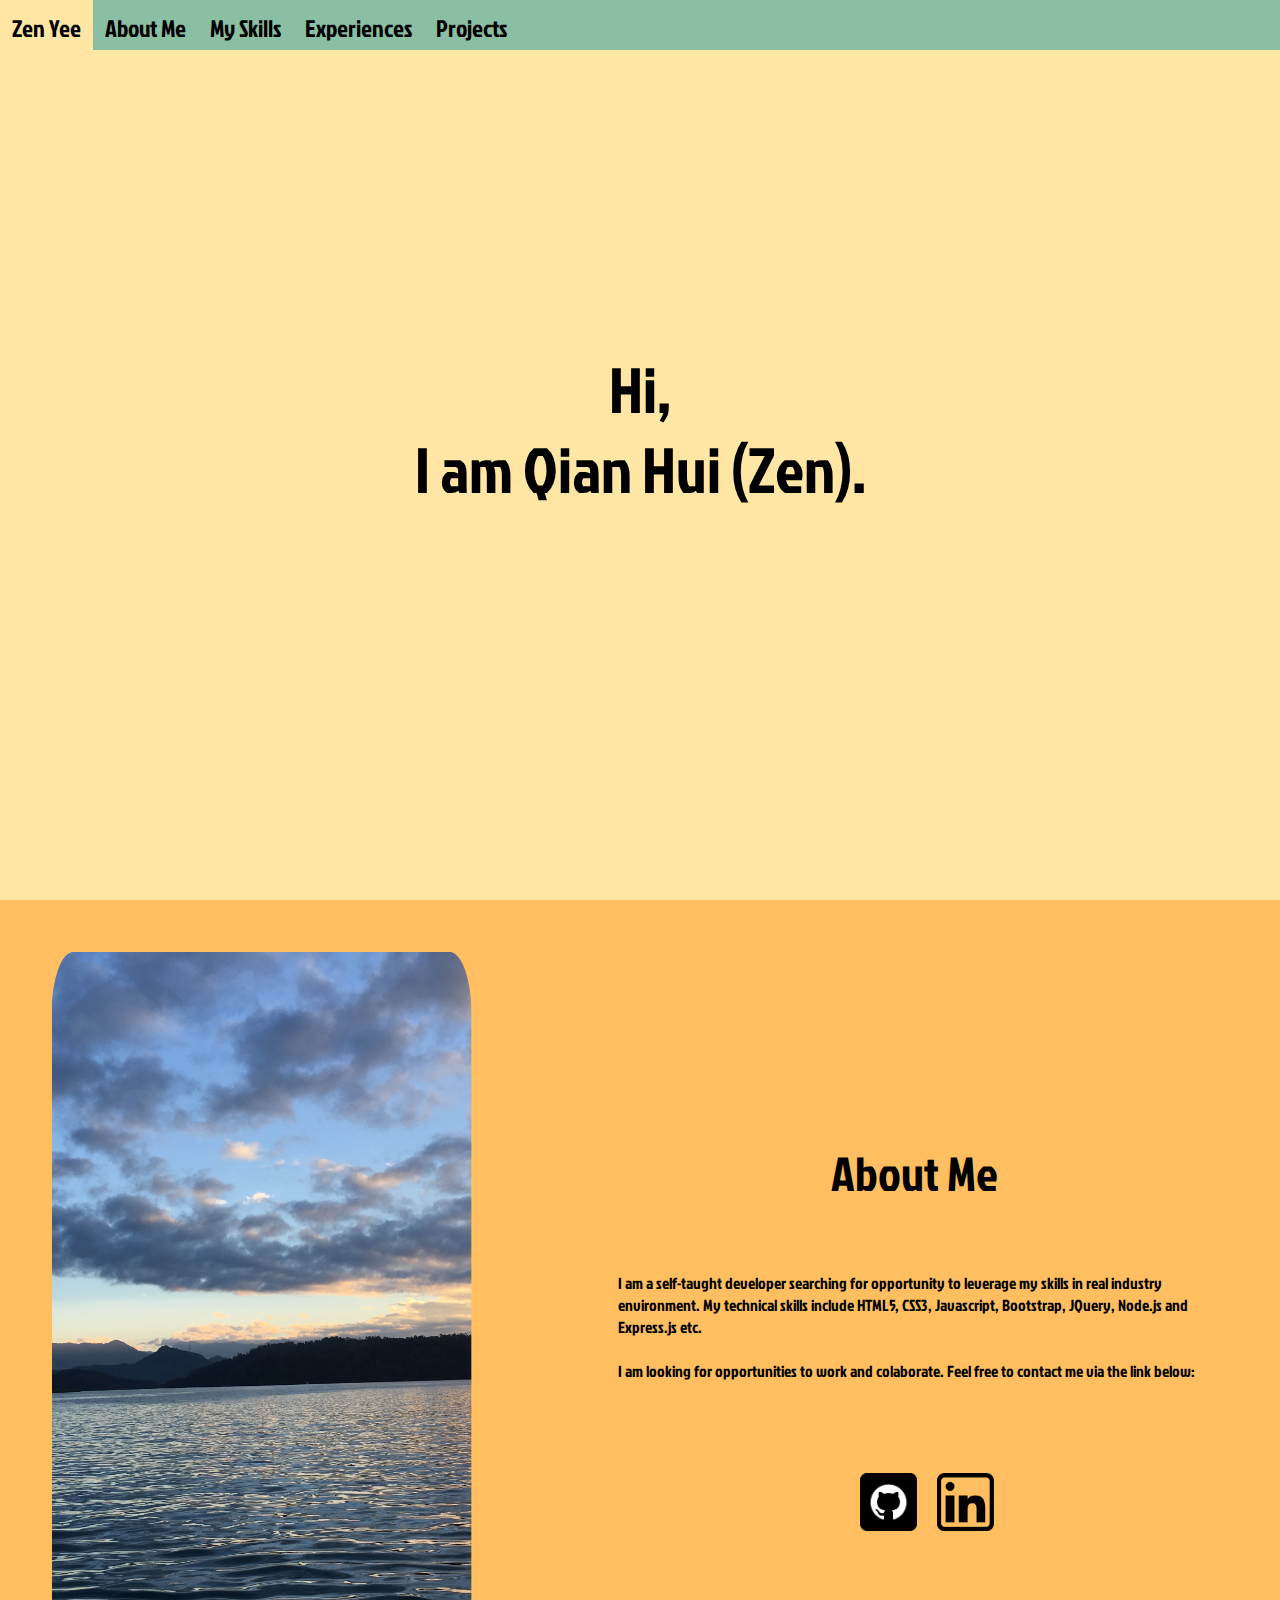
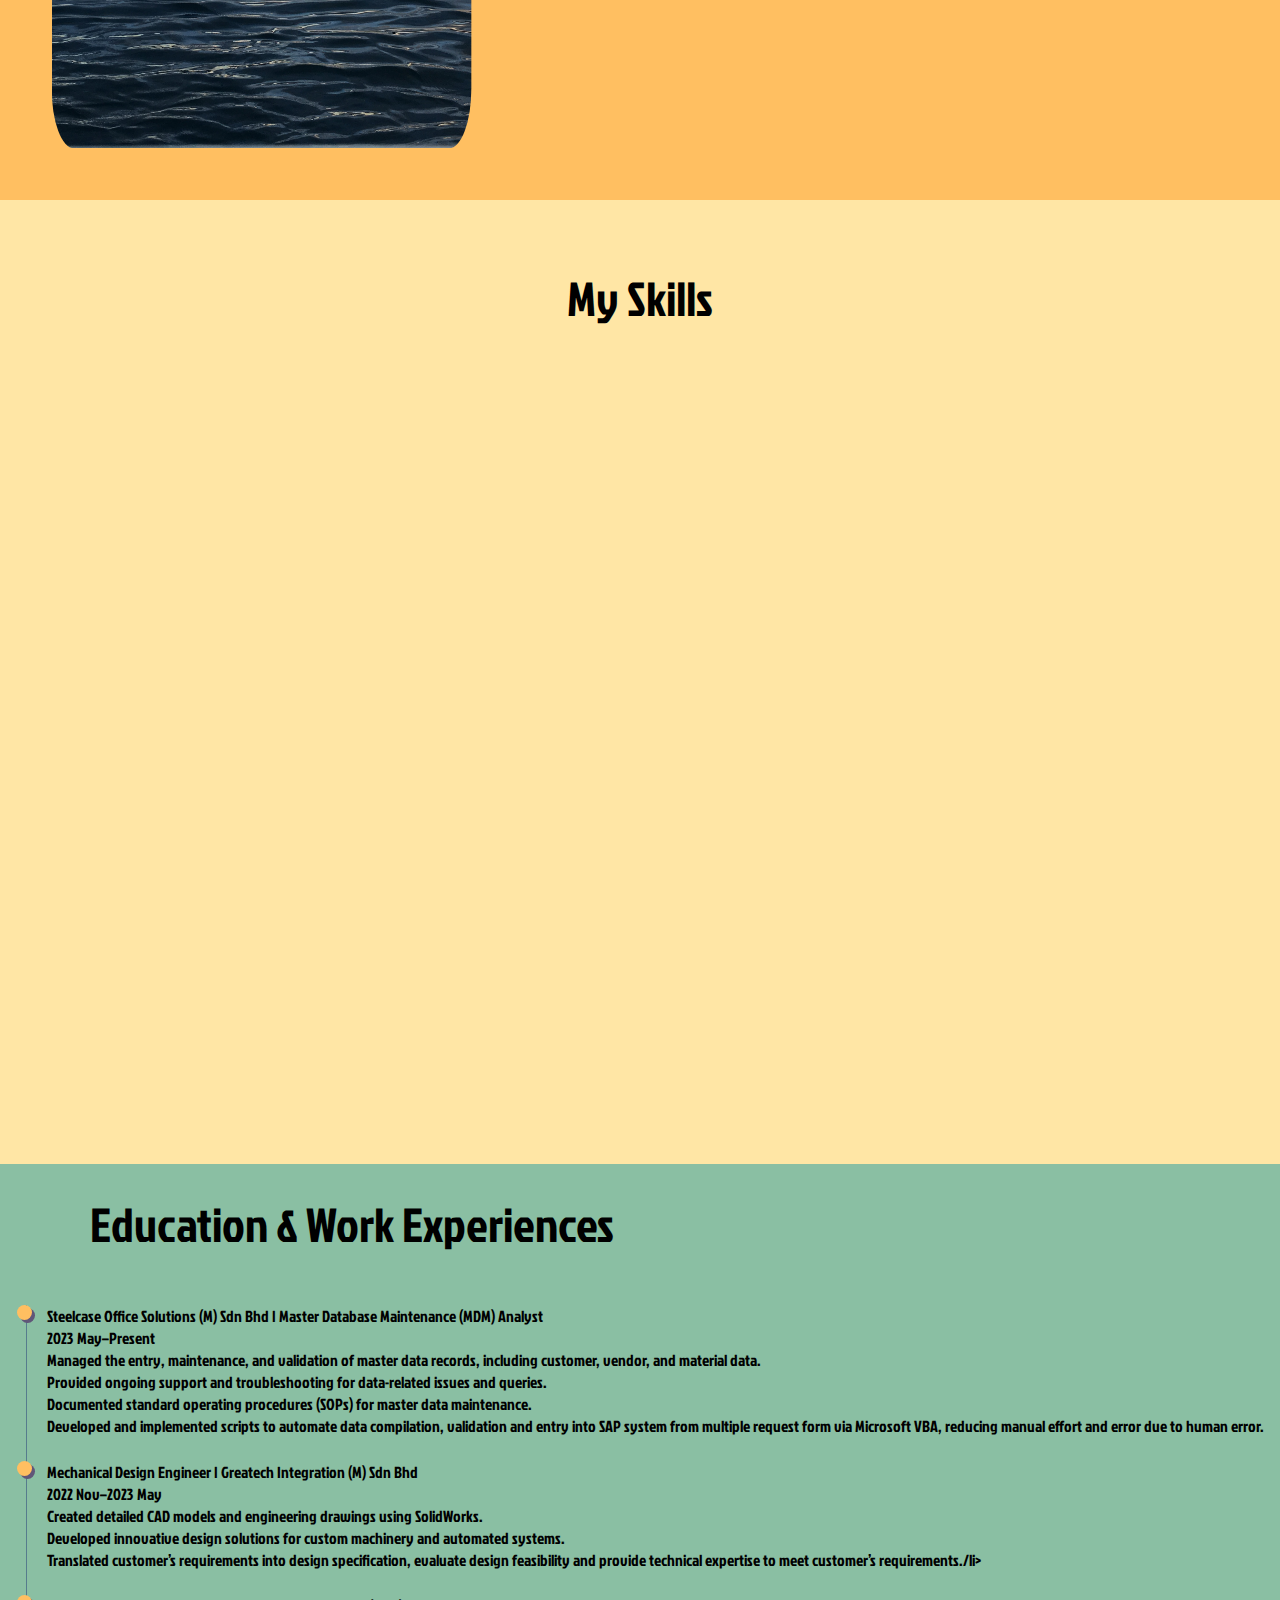
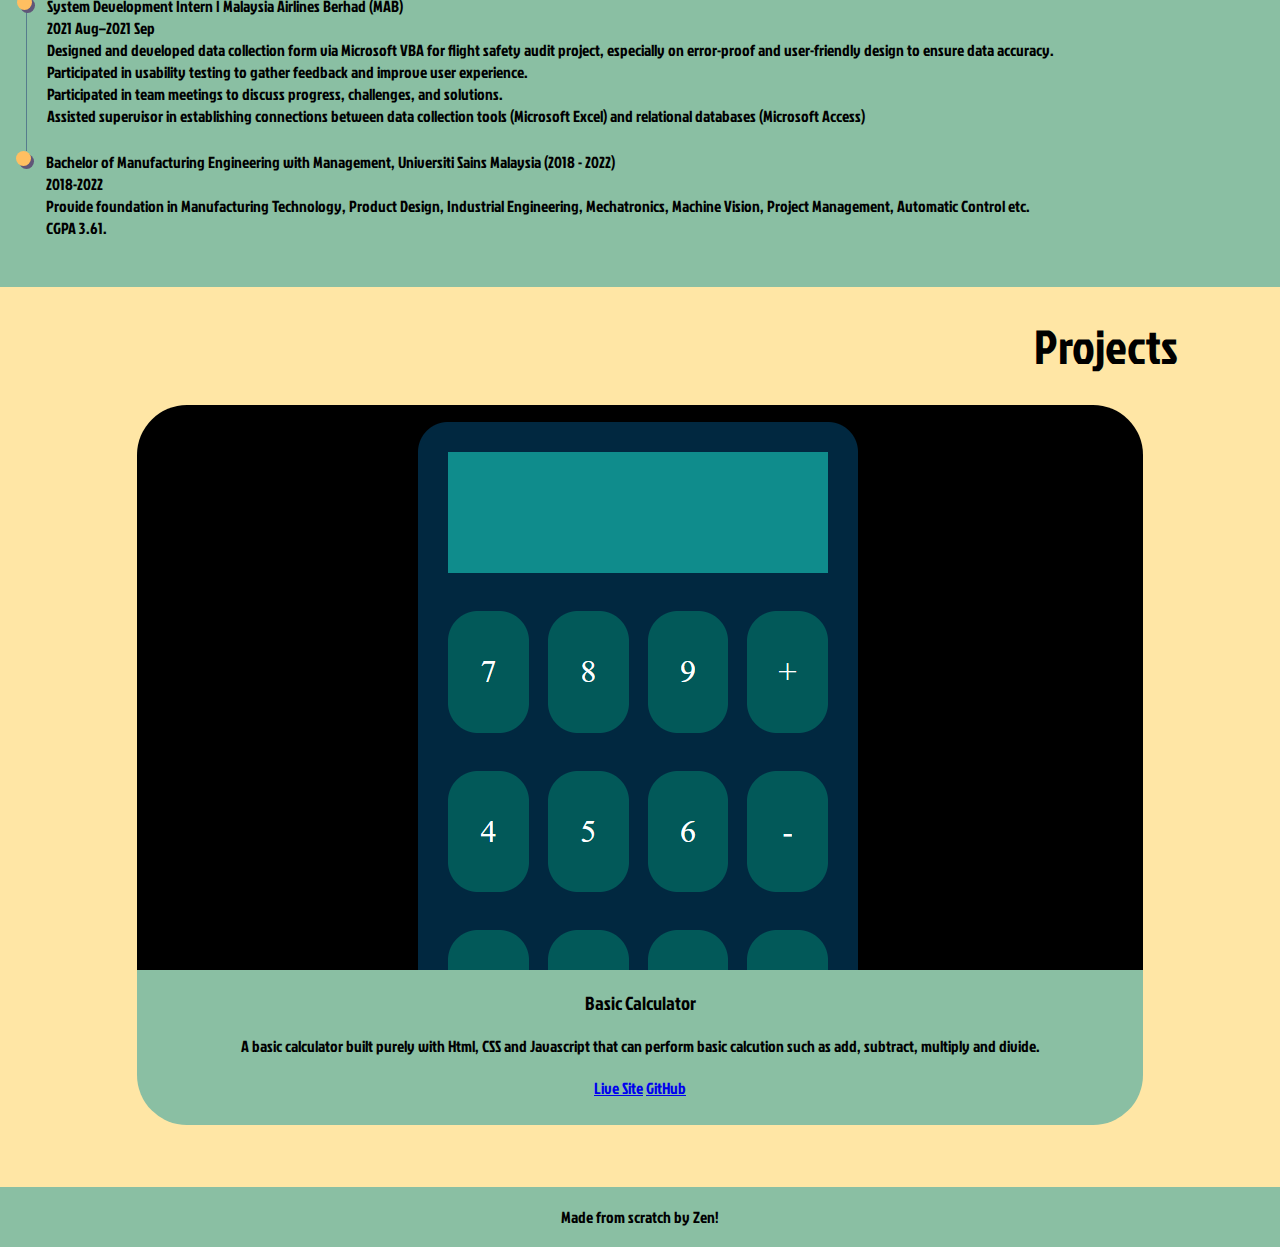
==== commit ad6e1001: "update font" ====
--- a/index.html
+++ b/index.html
@@ -5,6 +5,9 @@
   <meta charset="UTF-8" name="viewport" content="width=device-width,initial-scale=1.0">
   <title>Zen Yee | Portfolio</title>
   <link rel="stylesheet" href="./style.css">
+  <link rel="preconnect" href="https://fonts.googleapis.com">
+  <link rel="preconnect" href="https://fonts.gstatic.com" crossorigin>
+  <link href="https://fonts.googleapis.com/css2?family=Alumni+Sans+Collegiate+One:ital@0;1&family=Bungee+Tint&family=Jockey+One&display=swap" rel="stylesheet">
 </head>
 
 <body class="back-yellow">
--- a/style.css
+++ b/style.css
@@ -3,7 +3,9 @@
     padding: 0; 
     margin: 0;
     box-sizing:border-box;
-    font-family: fantasy;
+    font-family: "Jockey One", sans-serif;
+    font-weight: 400;
+    font-style: normal;
 }
 
 /*MAIN BODY*/
@@ -203,6 +205,10 @@
   }
 
 /* || PROJECTS || */
+.Project{
+    overflow: hidden;
+}
+
 .Project-Title{
     text-align: right;
     width: 100%;
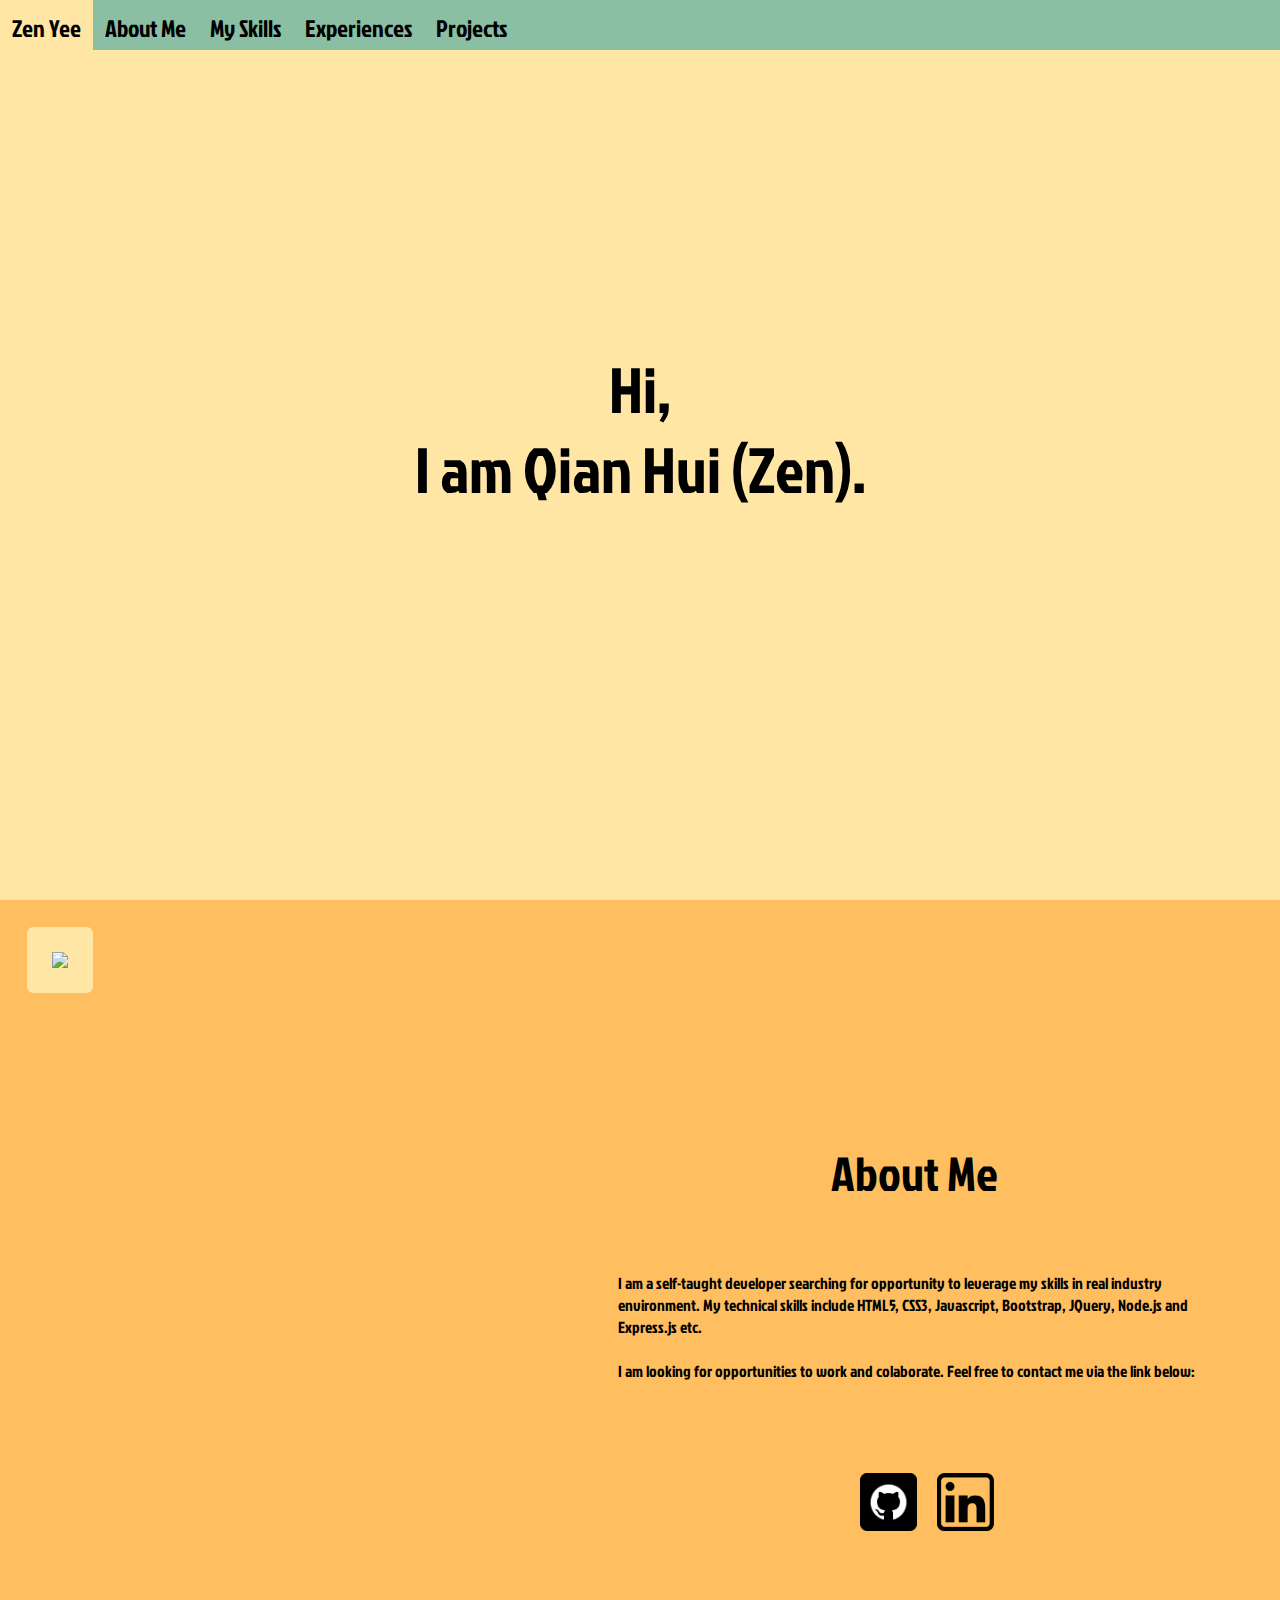
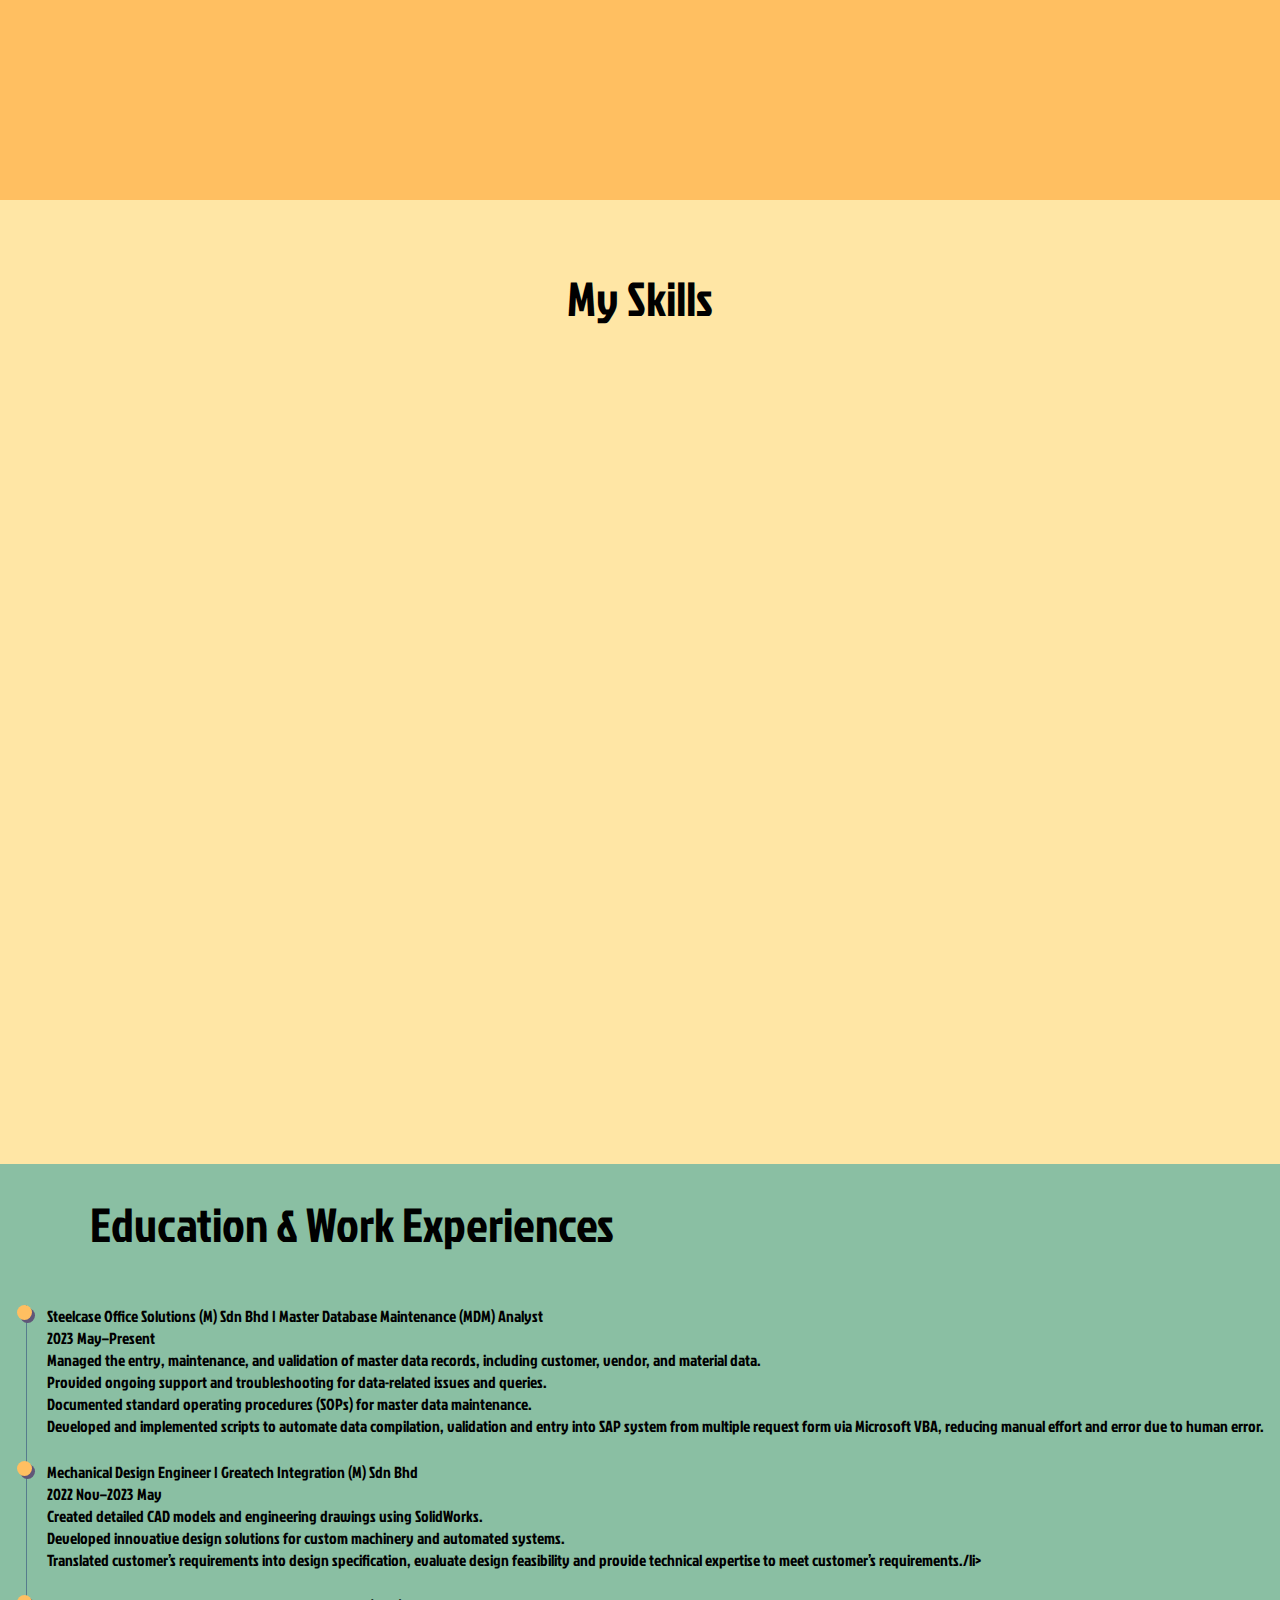
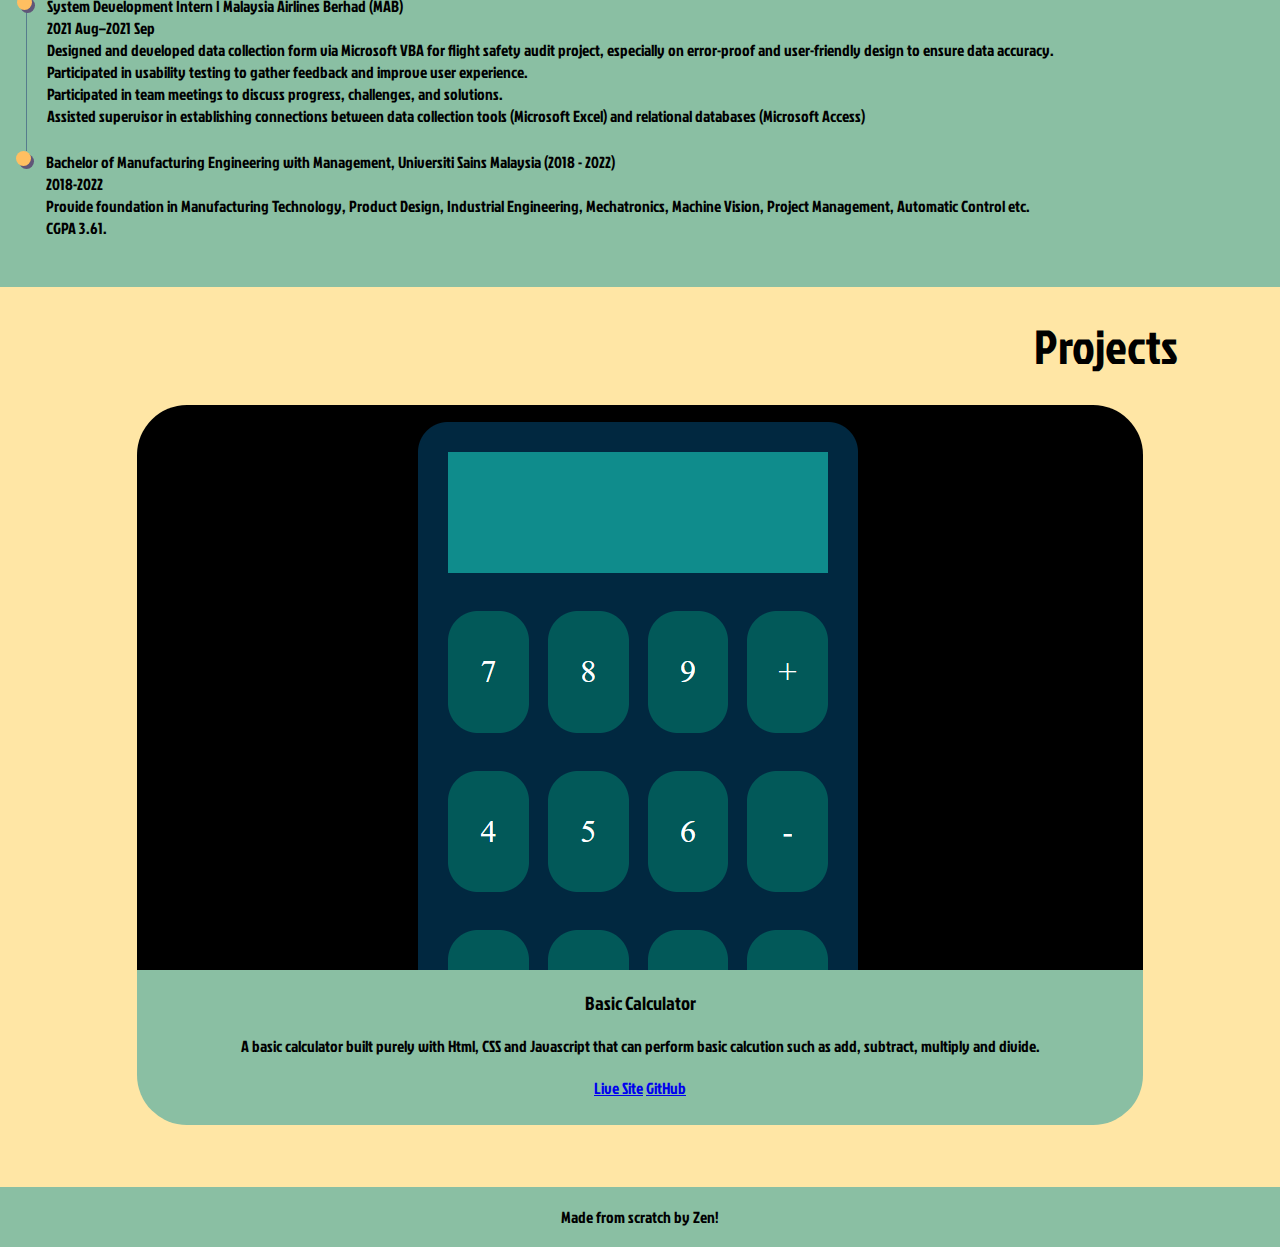
==== commit afc68683: "update photo" ====
--- a/index.html
+++ b/index.html
@@ -39,8 +39,7 @@
     <section>
       <div class="AboutMe back-orange Tabs">
         <div class="AboutMe-Photo" id="AboutMe">
-            <img class="Me-Photo" src="./Assets/IMG_5099.JPG">
-            <!--Placeholder for img-->
+            <img class="Me-Photo" src="./Assets/IMG_6545.png">
         </div>
 
         <div class="AboutMe-Text">
--- a/style.css
+++ b/style.css
@@ -104,6 +104,7 @@
     object-fit: cover;
     max-width: 95%;
     border-radius: 10%;
+    background-color: #FFE6A5;
 }
 
 .AboutMe-Text{
